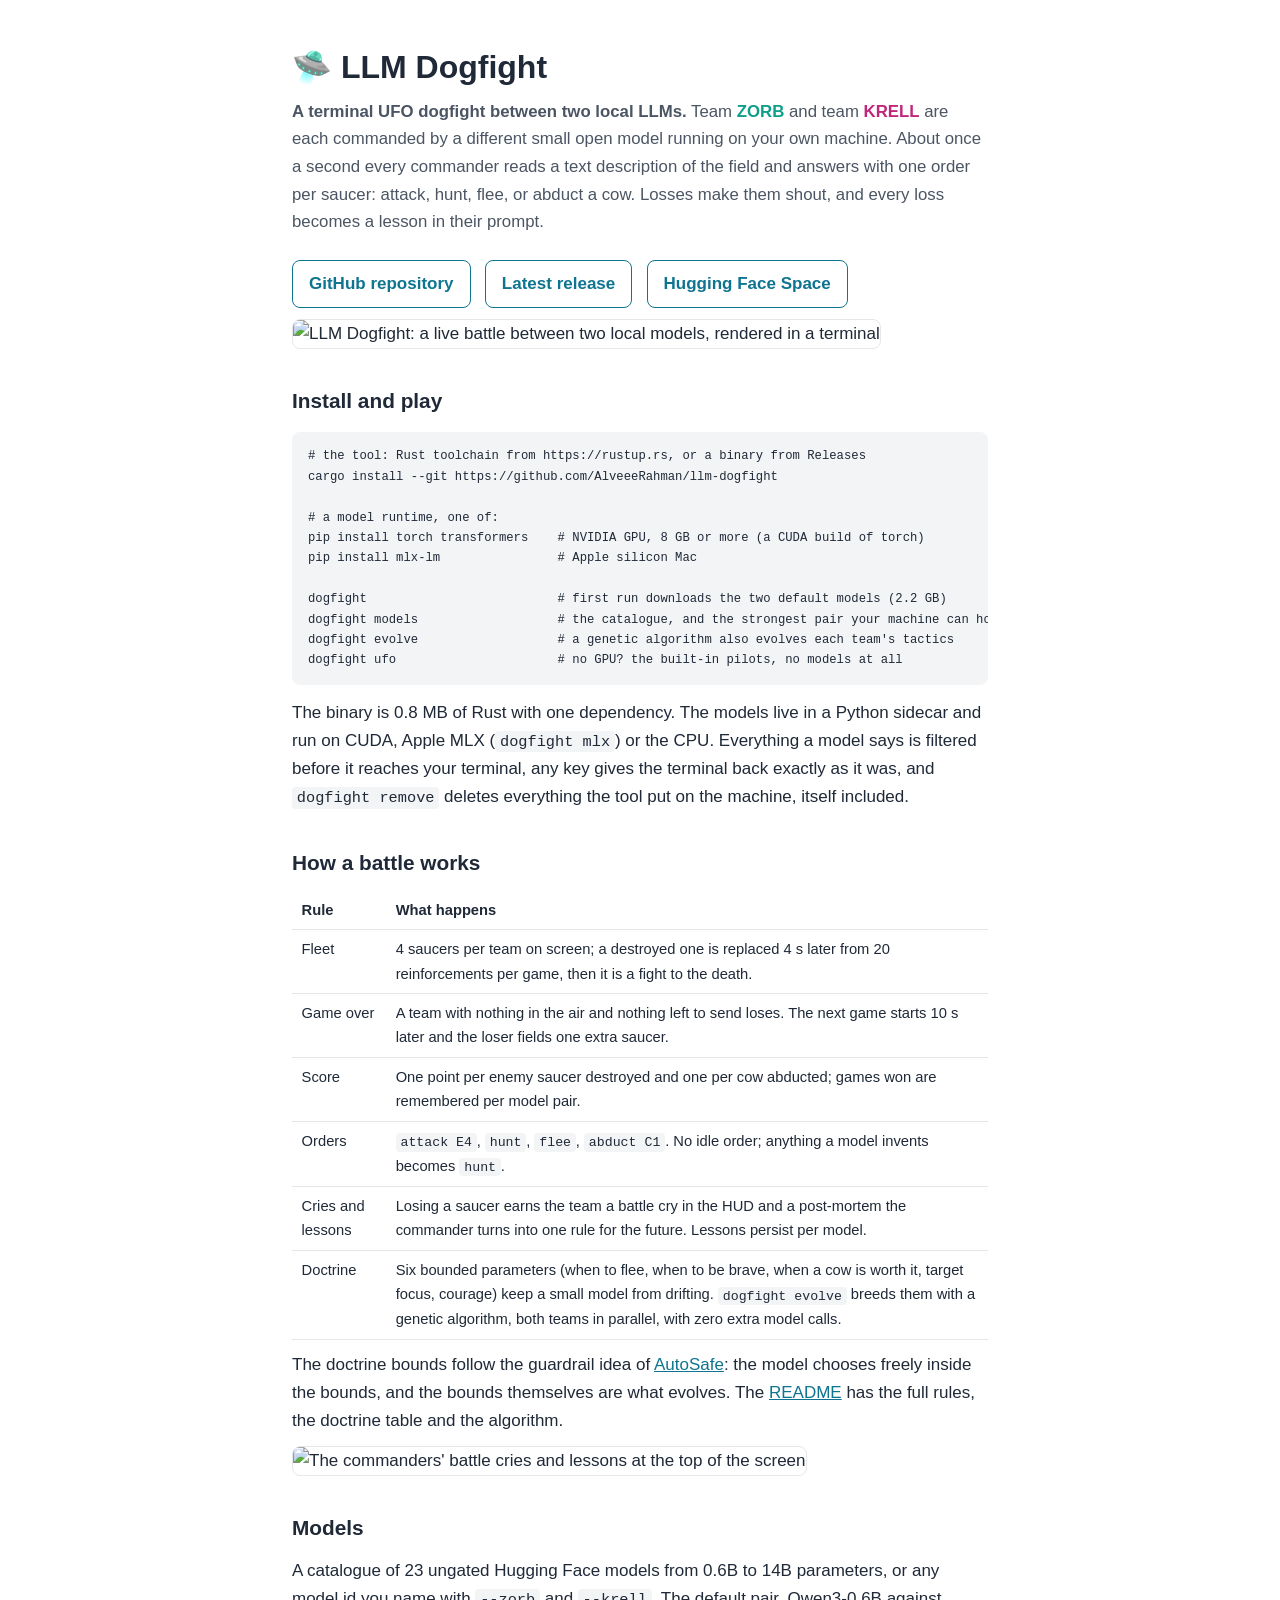
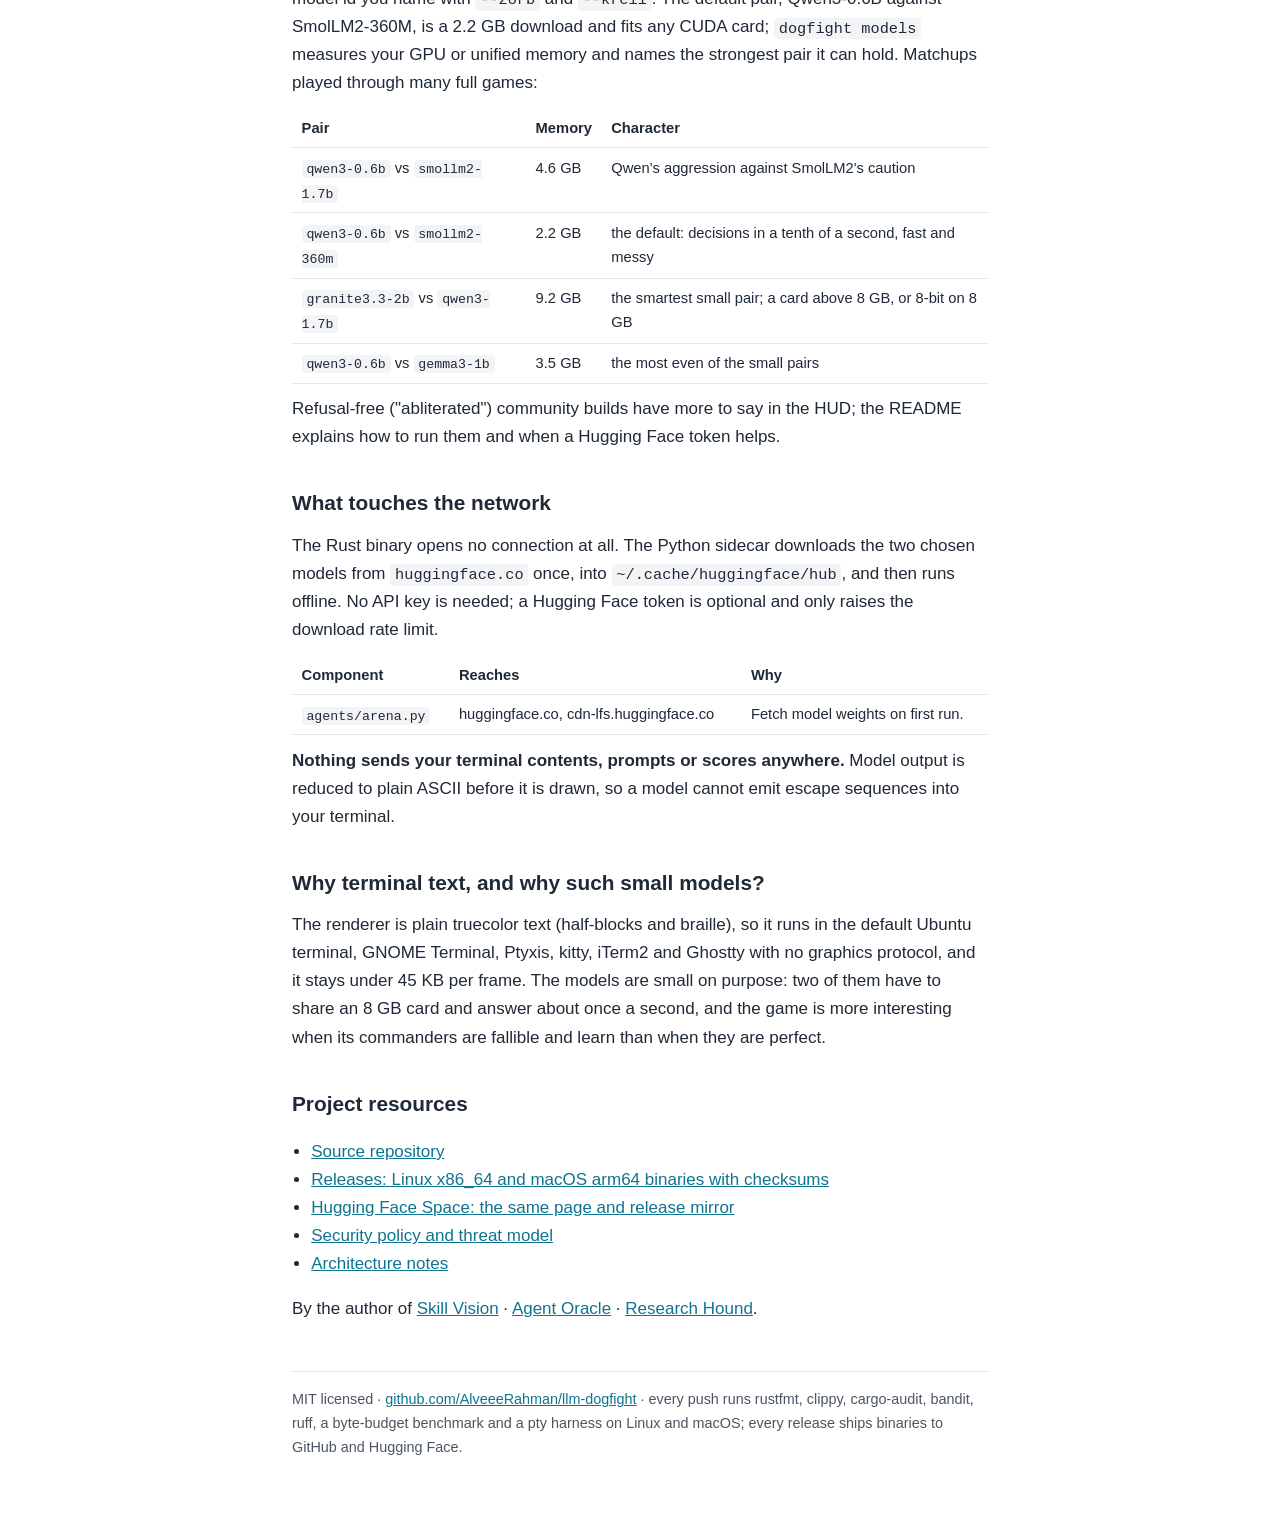
==== docs/index.html @ 539a7da9 "SEO: GitHub Pages site with full metadata, social preview, repository metadata record; one title and" ====
<!DOCTYPE html>
<html lang="en">
<head>
<meta charset="utf-8">
<meta name="viewport" content="width=device-width, initial-scale=1">
<title>LLM Dogfight: a terminal UFO dogfight between two local LLMs</title>
<meta name="description" content="A terminal UFO dogfight between two local LLMs: small open models command rival saucer teams on CUDA, Apple MLX or CPU, learn from every loss, and evolve their doctrine with a genetic algorithm.">
<link rel="canonical" href="https://alveeerahman.github.io/llm-dogfight/">
<meta property="og:type" content="website">
<meta property="og:site_name" content="LLM Dogfight">
<meta property="og:title" content="LLM Dogfight: a terminal UFO dogfight between two local LLMs">
<meta property="og:description" content="A terminal UFO dogfight between two local LLMs: small open models command rival saucer teams on CUDA, Apple MLX or CPU, learn from every loss, and evolve their doctrine with a genetic algorithm.">
<meta property="og:url" content="https://alveeerahman.github.io/llm-dogfight/">
<meta property="og:image" content="https://alveeerahman.github.io/llm-dogfight/assets/social-preview.png">
<meta property="og:image:width" content="1280">
<meta property="og:image:height" content="640">
<meta property="og:image:alt" content="LLM Dogfight: a terminal UFO dogfight between two local LLMs">
<meta name="twitter:card" content="summary_large_image">
<script type="application/ld+json">
{
  "@context": "https://schema.org",
  "@type": "SoftwareSourceCode",
  "name": "LLM Dogfight",
  "description": "A terminal UFO dogfight between two local LLMs: small open models command rival saucer teams on CUDA, Apple MLX or CPU, learn from every loss, and evolve their doctrine with a genetic algorithm.",
  "url": "https://alveeerahman.github.io/llm-dogfight/",
  "codeRepository": "https://github.com/AlveeeRahman/llm-dogfight",
  "programmingLanguage": ["Rust", "Python"],
  "runtimePlatform": "Linux and macOS terminals; CUDA, Apple MLX or CPU",
  "operatingSystem": ["Linux", "macOS"],
  "applicationCategory": "Game",
  "license": "https://github.com/AlveeeRahman/llm-dogfight/blob/HEAD/LICENSE",
  "version": "0.5.0",
  "dateModified": "2026-09-10",
  "downloadUrl": "https://github.com/AlveeeRahman/llm-dogfight/releases/latest",
  "sameAs": ["https://huggingface.co/spaces/AlveRahman/llm-dogfight"],
  "author": {
    "@type": "Person",
    "name": "Alvee Rahman",
    "url": "https://github.com/AlveeeRahman"
  }
}
</script>
<style>
  :root { --ink:#1f2937; --sub:#4b5563; --line:#e5e7eb; --accent:#0e7490; --bg:#ffffff; --code:#f3f4f6; --zorb:#0e9f8a; --krell:#c0267a; }
  @media (prefers-color-scheme: dark) {
    :root { --ink:#e5e7eb; --sub:#9ca3af; --line:#374151; --accent:#3cf0d8; --bg:#0b0c17; --code:#141628; --zorb:#3cf0d8; --krell:#ff5aa8; }
  }
  * { box-sizing: border-box; }
  body { margin:0; background:var(--bg); color:var(--ink); font:17px/1.65 -apple-system, "Segoe UI", Roboto, sans-serif; }
  main { max-width: 46rem; margin: 0 auto; padding: 3rem 1.25rem 4rem; }
  h1 { font-size: 2rem; line-height:1.2; margin: 0 0 .5rem; }
  h2 { font-size: 1.3rem; margin: 2.2rem 0 .6rem; }
  p { margin: .7rem 0; }
  .sub { color: var(--sub); font-size: 1.05rem; }
  a { color: var(--accent); }
  img { max-width:100%; border-radius:8px; border:1px solid var(--line); }
  pre { background: var(--code); padding: .9rem 1rem; border-radius: 8px; overflow-x:auto; font-size:.85rem; line-height:1.5; }
  code { background: var(--code); padding:.1rem .3rem; border-radius:4px; font-size:.9em; }
  pre code { padding:0; background:none; }
  table { border-collapse: collapse; width:100%; font-size:.92rem; }
  th, td { text-align:left; padding:.45rem .6rem; border-bottom:1px solid var(--line); vertical-align: top; }
  .cta { display:inline-block; margin:.8rem .6rem 0 0; padding:.55rem 1rem; border:1px solid var(--accent); border-radius:8px; text-decoration:none; font-weight:600; }
  .zorb { color: var(--zorb); font-weight:700; } .krell { color: var(--krell); font-weight:700; }
  ul { padding-left: 1.2rem; }
  footer { margin-top:3rem; padding-top:1rem; border-top:1px solid var(--line); color:var(--sub); font-size:.9rem; }
</style>
</head>
<body>
<main>
  <h1>🛸 LLM Dogfight</h1>
  <p class="sub"><strong>A terminal UFO dogfight between two local LLMs.</strong> Team <span class="zorb">ZORB</span> and team <span class="krell">KRELL</span> are each commanded by a different small open model running on your own machine. About once a second every commander reads a text description of the field and answers with one order per saucer: attack, hunt, flee, or abduct a cow. Losses make them shout, and every loss becomes a lesson in their prompt.</p>

  <p>
    <a class="cta" href="https://github.com/AlveeeRahman/llm-dogfight">GitHub repository</a>
    <a class="cta" href="https://github.com/AlveeeRahman/llm-dogfight/releases/latest">Latest release</a>
    <a class="cta" href="https://huggingface.co/spaces/AlveRahman/llm-dogfight">Hugging Face Space</a>
  </p>

  <img src="https://raw.githubusercontent.com/AlveeeRahman/llm-dogfight/main/eval/snapshots/battle.png" alt="LLM Dogfight: a live battle between two local models, rendered in a terminal" width="1600" height="880">

  <h2>Install and play</h2>
  <pre><code># the tool: Rust toolchain from https://rustup.rs, or a binary from Releases
cargo install --git https://github.com/AlveeeRahman/llm-dogfight

# a model runtime, one of:
pip install torch transformers    # NVIDIA GPU, 8 GB or more (a CUDA build of torch)
pip install mlx-lm                # Apple silicon Mac

dogfight                          # first run downloads the two default models (2.2 GB)
dogfight models                   # the catalogue, and the strongest pair your machine can hold
dogfight evolve                   # a genetic algorithm also evolves each team's tactics
dogfight ufo                      # no GPU? the built-in pilots, no models at all</code></pre>
  <p>The binary is 0.8 MB of Rust with one dependency. The models live in a Python sidecar and run on CUDA, Apple MLX (<code>dogfight mlx</code>) or the CPU. Everything a model says is filtered before it reaches your terminal, any key gives the terminal back exactly as it was, and <code>dogfight remove</code> deletes everything the tool put on the machine, itself included.</p>

  <h2>How a battle works</h2>
  <table>
    <tr><th>Rule</th><th>What happens</th></tr>
    <tr><td>Fleet</td><td>4 saucers per team on screen; a destroyed one is replaced 4 s later from 20 reinforcements per game, then it is a fight to the death.</td></tr>
    <tr><td>Game over</td><td>A team with nothing in the air and nothing left to send loses. The next game starts 10 s later and the loser fields one extra saucer.</td></tr>
    <tr><td>Score</td><td>One point per enemy saucer destroyed and one per cow abducted; games won are remembered per model pair.</td></tr>
    <tr><td>Orders</td><td><code>attack E4</code>, <code>hunt</code>, <code>flee</code>, <code>abduct C1</code>. No idle order; anything a model invents becomes <code>hunt</code>.</td></tr>
    <tr><td>Cries and lessons</td><td>Losing a saucer earns the team a battle cry in the HUD and a post-mortem the commander turns into one rule for the future. Lessons persist per model.</td></tr>
    <tr><td>Doctrine</td><td>Six bounded parameters (when to flee, when to be brave, when a cow is worth it, target focus, courage) keep a small model from drifting. <code>dogfight evolve</code> breeds them with a genetic algorithm, both teams in parallel, with zero extra model calls.</td></tr>
  </table>
  <p>The doctrine bounds follow the guardrail idea of <a href="https://github.com/Zxy-MLlab/AutoSafe">AutoSafe</a>: the model chooses freely inside the bounds, and the bounds themselves are what evolves. The <a href="https://github.com/AlveeeRahman/llm-dogfight#rules-of-a-battle">README</a> has the full rules, the doctrine table and the algorithm.</p>

  <img src="https://raw.githubusercontent.com/AlveeeRahman/llm-dogfight/main/eval/snapshots/hud.png" alt="The commanders' battle cries and lessons at the top of the screen" width="1600" height="300">

  <h2>Models</h2>
  <p>A catalogue of 23 ungated Hugging Face models from 0.6B to 14B parameters, or any model id you name with <code>--zorb</code> and <code>--krell</code>. The default pair, Qwen3-0.6B against SmolLM2-360M, is a 2.2 GB download and fits any CUDA card; <code>dogfight models</code> measures your GPU or unified memory and names the strongest pair it can hold. Matchups played through many full games:</p>
  <table>
    <tr><th>Pair</th><th>Memory</th><th>Character</th></tr>
    <tr><td><code>qwen3-0.6b</code> vs <code>smollm2-1.7b</code></td><td>4.6 GB</td><td>Qwen's aggression against SmolLM2's caution</td></tr>
    <tr><td><code>qwen3-0.6b</code> vs <code>smollm2-360m</code></td><td>2.2 GB</td><td>the default: decisions in a tenth of a second, fast and messy</td></tr>
    <tr><td><code>granite3.3-2b</code> vs <code>qwen3-1.7b</code></td><td>9.2 GB</td><td>the smartest small pair; a card above 8 GB, or 8-bit on 8 GB</td></tr>
    <tr><td><code>qwen3-0.6b</code> vs <code>gemma3-1b</code></td><td>3.5 GB</td><td>the most even of the small pairs</td></tr>
  </table>
  <p>Refusal-free ("abliterated") community builds have more to say in the HUD; the README explains how to run them and when a Hugging Face token helps.</p>

  <h2 id="what-touches-the-network">What touches the network</h2>
  <p>The Rust binary opens no connection at all. The Python sidecar downloads the two chosen models from <code>huggingface.co</code> once, into <code>~/.cache/huggingface/hub</code>, and then runs offline. No API key is needed; a Hugging Face token is optional and only raises the download rate limit.</p>
  <table>
    <tr><th>Component</th><th>Reaches</th><th>Why</th></tr>
    <tr><td><code>agents/arena.py</code></td><td>huggingface.co, cdn-lfs.huggingface.co</td><td>Fetch model weights on first run.</td></tr>
  </table>
  <p><strong>Nothing sends your terminal contents, prompts or scores anywhere.</strong> Model output is reduced to plain ASCII before it is drawn, so a model cannot emit escape sequences into your terminal.</p>

  <h2>Why terminal text, and why such small models?</h2>
  <p>The renderer is plain truecolor text (half-blocks and braille), so it runs in the default Ubuntu terminal, GNOME Terminal, Ptyxis, kitty, iTerm2 and Ghostty with no graphics protocol, and it stays under 45 KB per frame. The models are small on purpose: two of them have to share an 8 GB card and answer about once a second, and the game is more interesting when its commanders are fallible and learn than when they are perfect.</p>

  <h2 id="project-resources">Project resources</h2>
  <ul>
    <li><a href="https://github.com/AlveeeRahman/llm-dogfight">Source repository</a></li>
    <li><a href="https://github.com/AlveeeRahman/llm-dogfight/releases">Releases: Linux x86_64 and macOS arm64 binaries with checksums</a></li>
    <li><a href="https://huggingface.co/spaces/AlveRahman/llm-dogfight">Hugging Face Space: the same page and release mirror</a></li>
    <li><a href="https://github.com/AlveeeRahman/llm-dogfight/blob/HEAD/SECURITY.md">Security policy and threat model</a></li>
    <li><a href="https://github.com/AlveeeRahman/llm-dogfight/blob/HEAD/docs/ARCHITECTURE.md">Architecture notes</a></li>
  </ul>
  <p>By the author of <a href="https://alveeerahman.github.io/skill-vision/">Skill Vision</a> · <a href="https://alveeerahman.github.io/agent-oracle/">Agent Oracle</a> · <a href="https://alveeerahman.github.io/research-hound/">Research Hound</a>.</p>

  <footer>
    MIT licensed · <a href="https://github.com/AlveeeRahman/llm-dogfight">github.com/AlveeeRahman/llm-dogfight</a> · every push runs rustfmt, clippy, cargo-audit, bandit, ruff, a byte-budget benchmark and a pty harness on Linux and macOS; every release ships binaries to GitHub and Hugging Face.
  </footer>
</main>
</body>
</html>
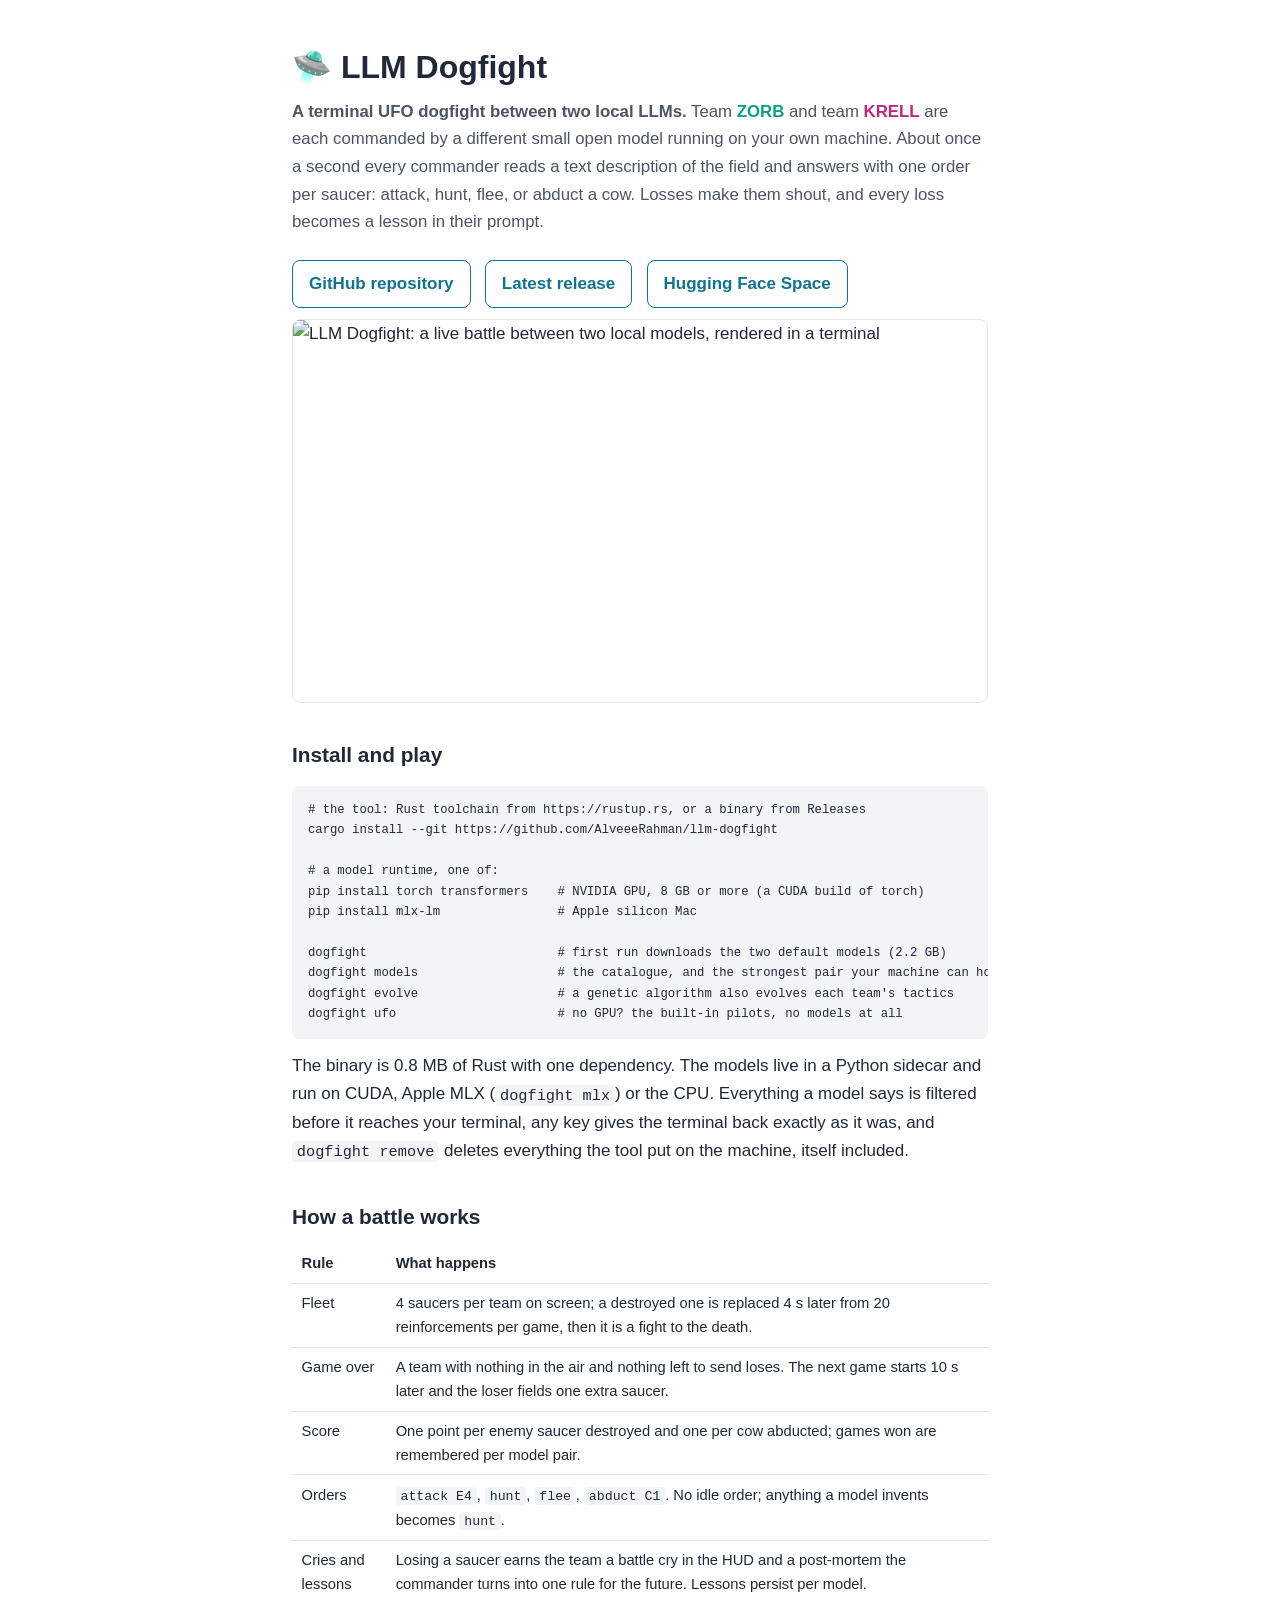
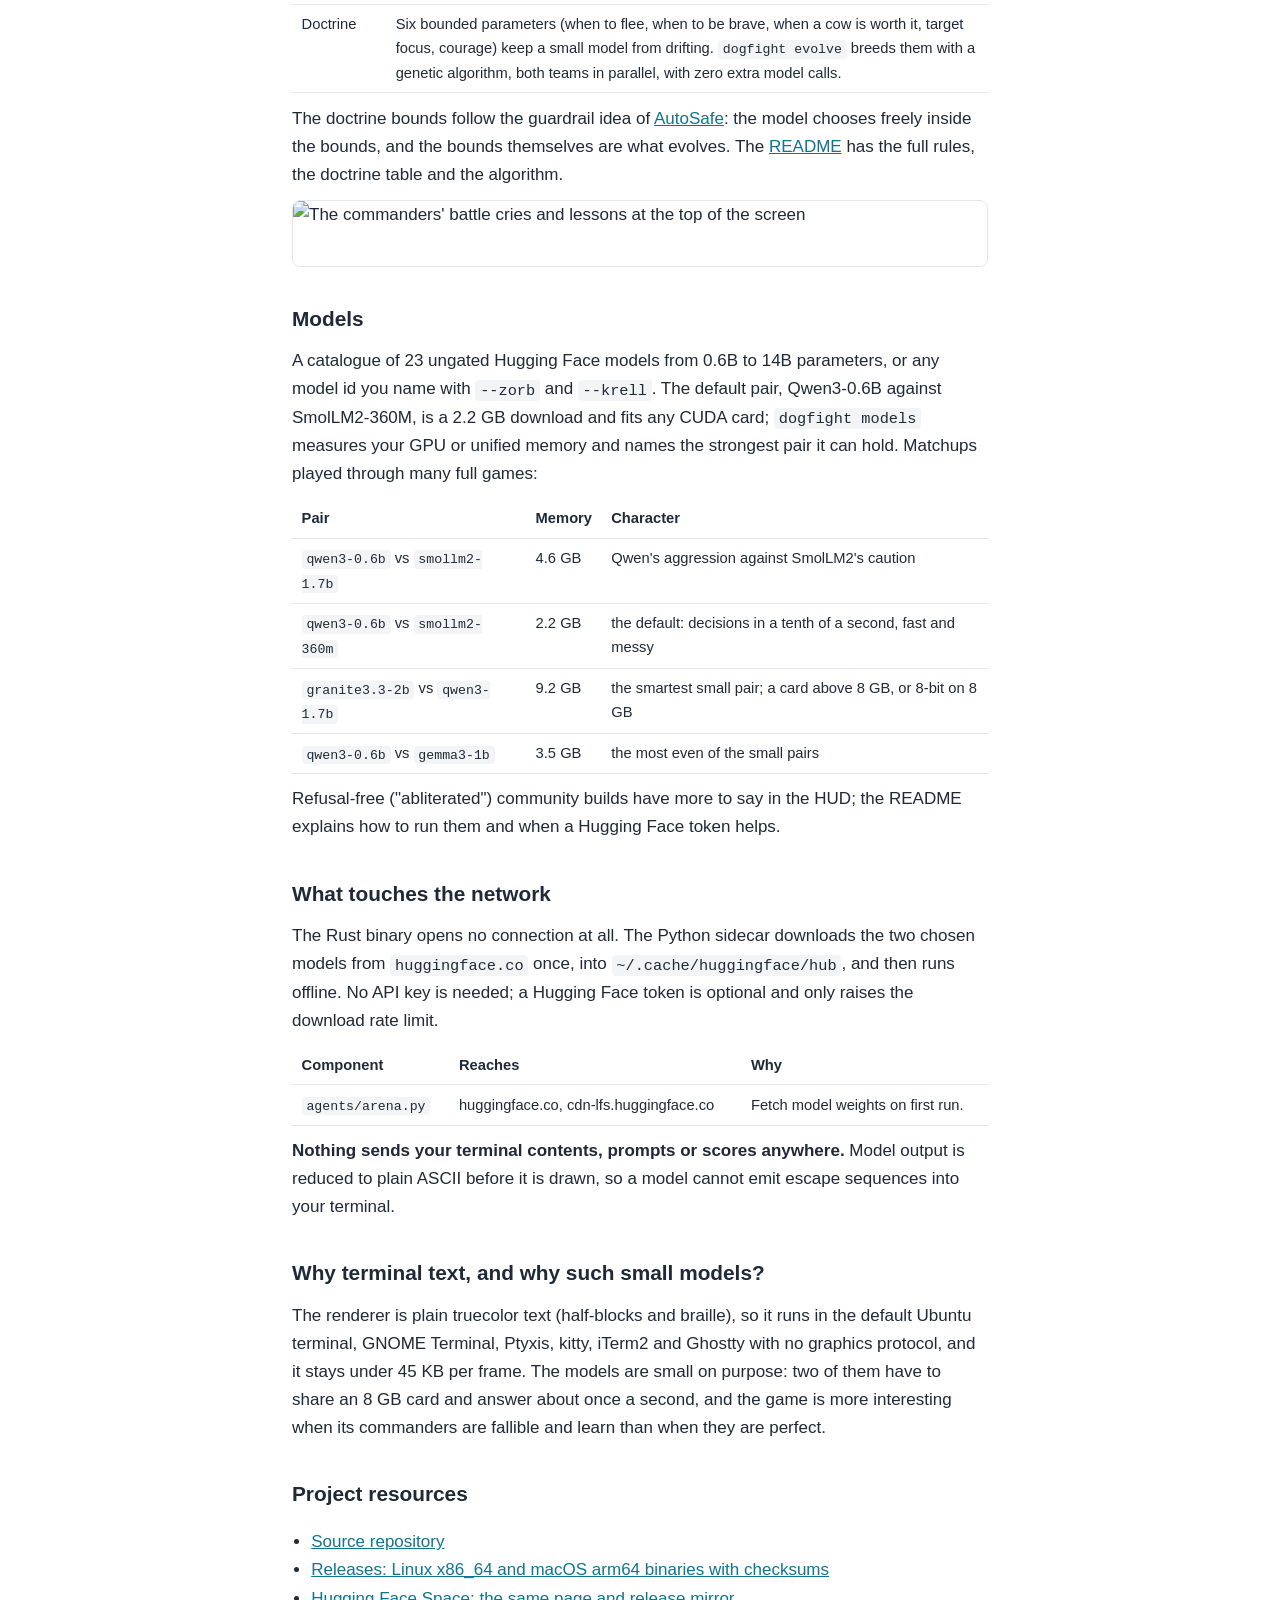
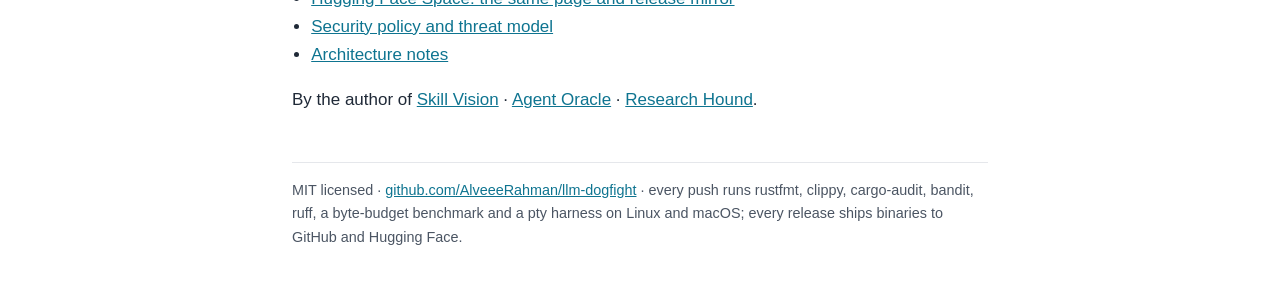
==== commit 57b34b03: "Pages: images keep their real aspect ratio (height:auto; true HUD dimensions)" ====
--- a/docs/index.html
+++ b/docs/index.html
@@ -53,7 +53,7 @@
   p { margin: .7rem 0; }
   .sub { color: var(--sub); font-size: 1.05rem; }
   a { color: var(--accent); }
-  img { max-width:100%; border-radius:8px; border:1px solid var(--line); }
+  img { max-width:100%; height:auto; display:block; border-radius:8px; border:1px solid var(--line); }
   pre { background: var(--code); padding: .9rem 1rem; border-radius: 8px; overflow-x:auto; font-size:.85rem; line-height:1.5; }
   code { background: var(--code); padding:.1rem .3rem; border-radius:4px; font-size:.9em; }
   pre code { padding:0; background:none; }
@@ -104,7 +104,7 @@
   </table>
   <p>The doctrine bounds follow the guardrail idea of <a href="https://github.com/Zxy-MLlab/AutoSafe">AutoSafe</a>: the model chooses freely inside the bounds, and the bounds themselves are what evolves. The <a href="https://github.com/AlveeeRahman/llm-dogfight#rules-of-a-battle">README</a> has the full rules, the doctrine table and the algorithm.</p>
 
-  <img src="https://raw.githubusercontent.com/AlveeeRahman/llm-dogfight/main/eval/snapshots/hud.png" alt="The commanders' battle cries and lessons at the top of the screen" width="1600" height="300">
+  <img src="https://raw.githubusercontent.com/AlveeeRahman/llm-dogfight/main/eval/snapshots/hud.png" alt="The commanders' battle cries and lessons at the top of the screen" width="2400" height="224">
 
   <h2>Models</h2>
   <p>A catalogue of 23 ungated Hugging Face models from 0.6B to 14B parameters, or any model id you name with <code>--zorb</code> and <code>--krell</code>. The default pair, Qwen3-0.6B against SmolLM2-360M, is a 2.2 GB download and fits any CUDA card; <code>dogfight models</code> measures your GPU or unified memory and names the strongest pair it can hold. Matchups played through many full games:</p>
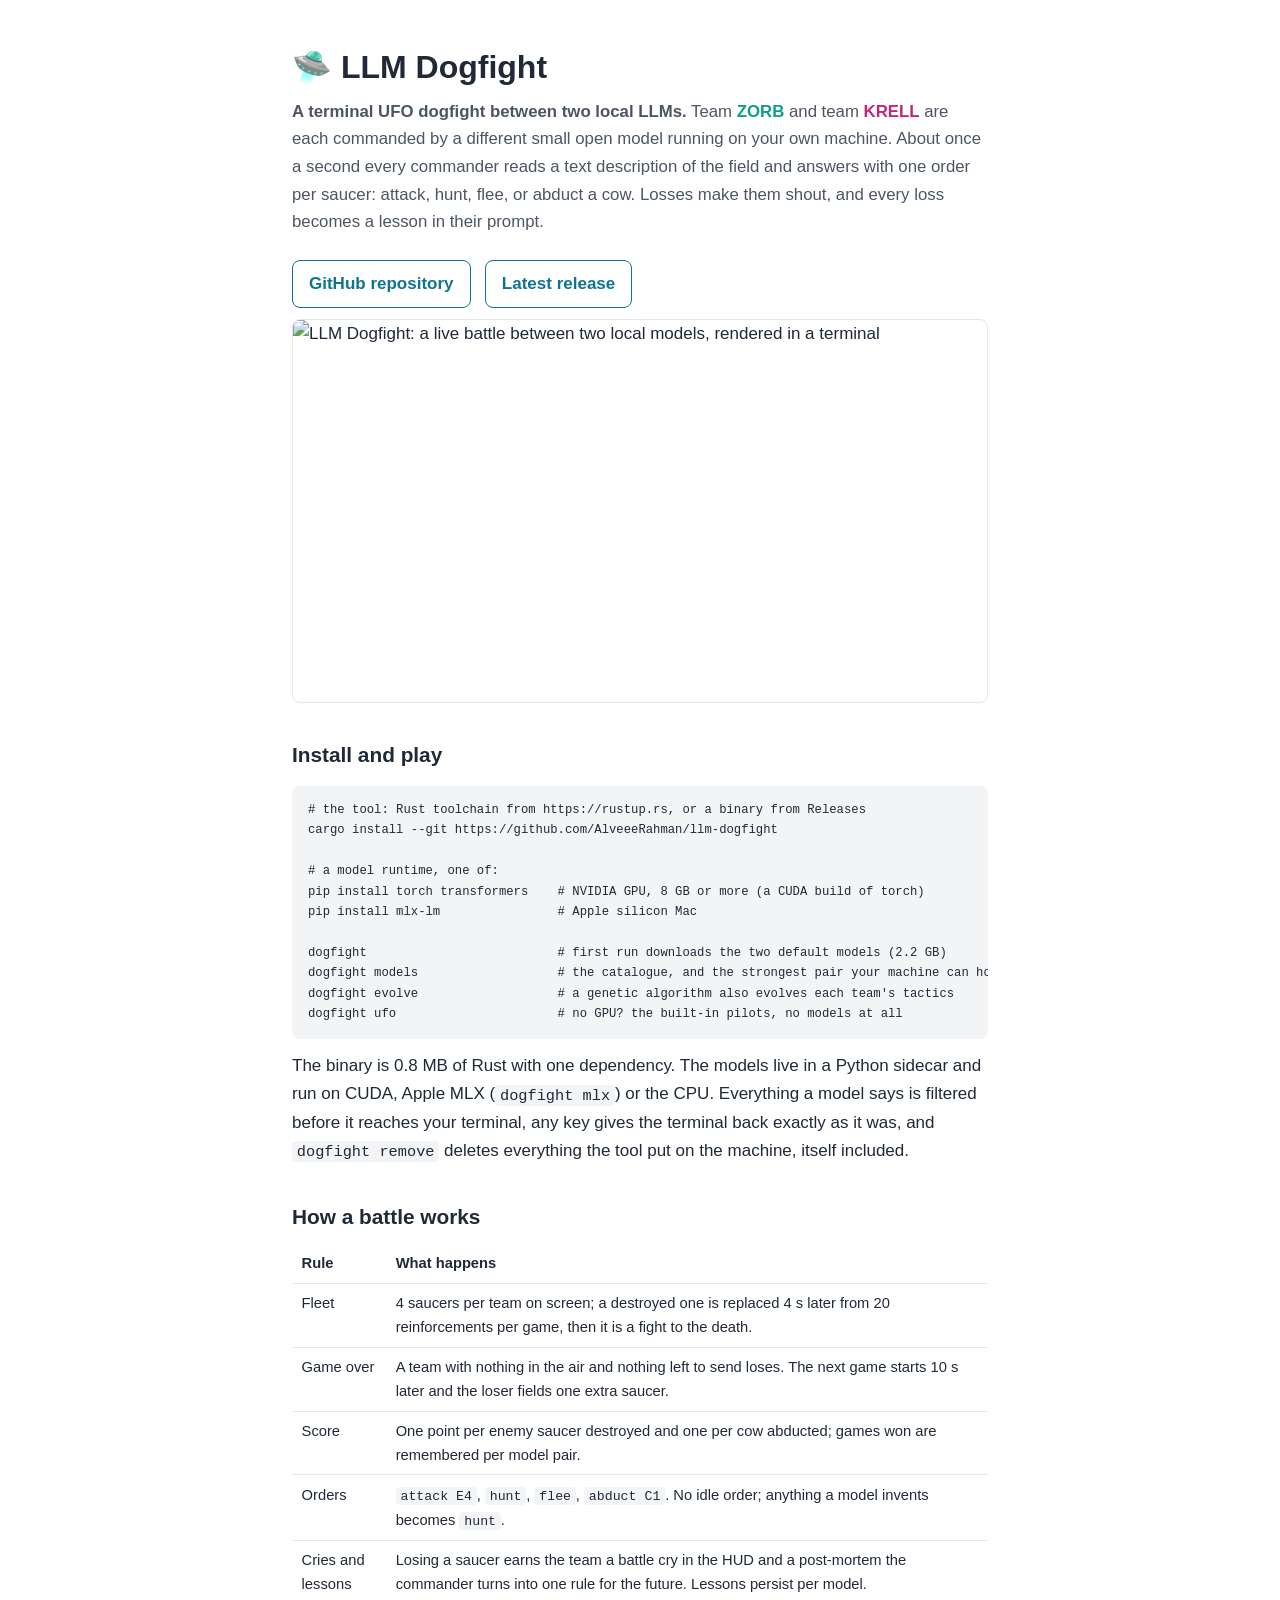
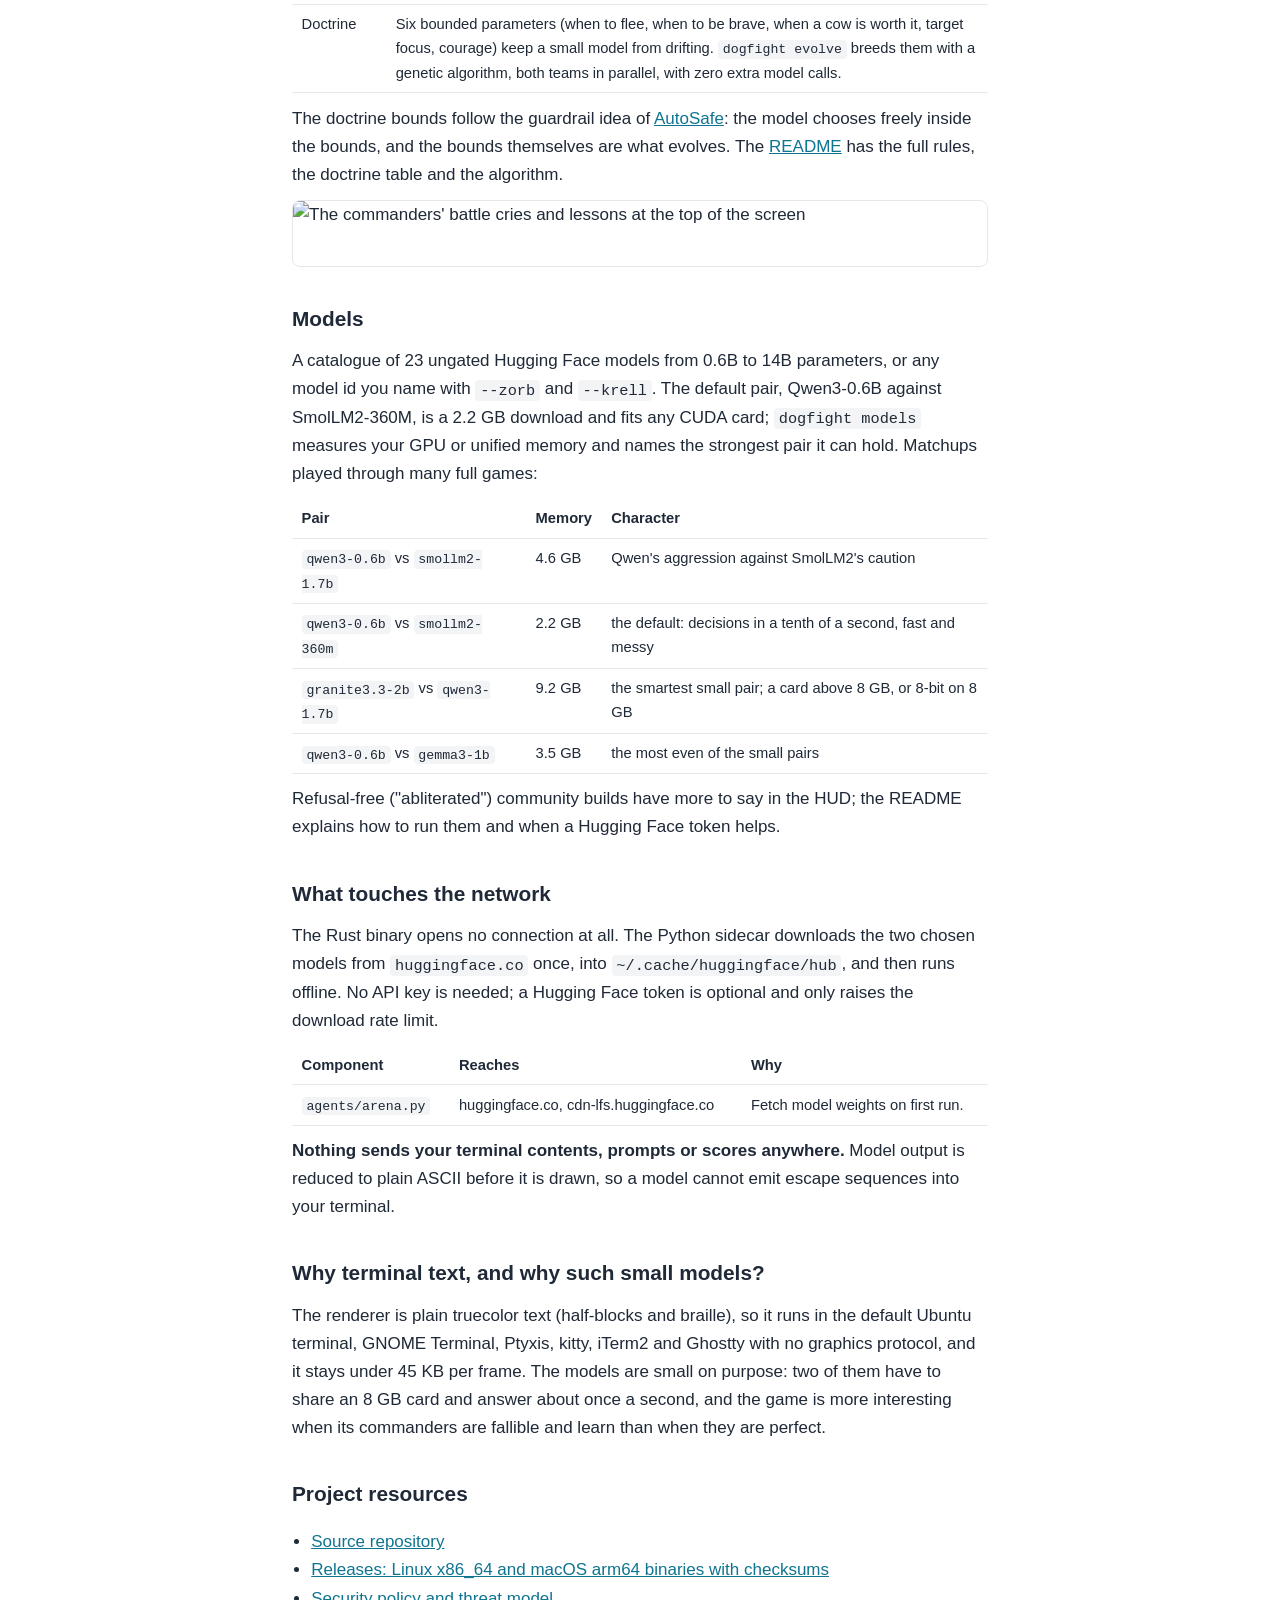
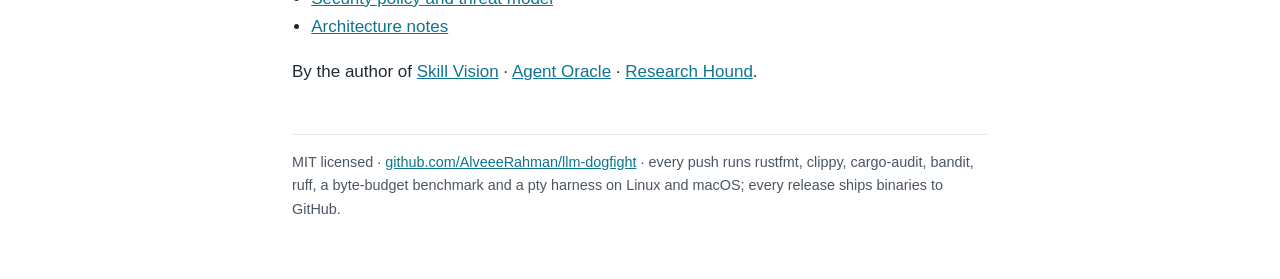
==== commit 224e6128: "Remove the Hugging Face Space: the GitHub Pages site is the only published page The Space (a static " ====
--- a/docs/index.html
+++ b/docs/index.html
@@ -32,7 +32,6 @@
   "version": "0.5.0",
   "dateModified": "2026-09-10",
   "downloadUrl": "https://github.com/AlveeeRahman/llm-dogfight/releases/latest",
-  "sameAs": ["https://huggingface.co/spaces/AlveRahman/llm-dogfight"],
   "author": {
     "@type": "Person",
     "name": "Alvee Rahman",
@@ -73,7 +72,6 @@
   <p>
     <a class="cta" href="https://github.com/AlveeeRahman/llm-dogfight">GitHub repository</a>
     <a class="cta" href="https://github.com/AlveeeRahman/llm-dogfight/releases/latest">Latest release</a>
-    <a class="cta" href="https://huggingface.co/spaces/AlveRahman/llm-dogfight">Hugging Face Space</a>
   </p>
 
   <img src="https://raw.githubusercontent.com/AlveeeRahman/llm-dogfight/main/eval/snapshots/battle.png" alt="LLM Dogfight: a live battle between two local models, rendered in a terminal" width="1600" height="880">
@@ -132,14 +130,13 @@
   <ul>
     <li><a href="https://github.com/AlveeeRahman/llm-dogfight">Source repository</a></li>
     <li><a href="https://github.com/AlveeeRahman/llm-dogfight/releases">Releases: Linux x86_64 and macOS arm64 binaries with checksums</a></li>
-    <li><a href="https://huggingface.co/spaces/AlveRahman/llm-dogfight">Hugging Face Space: the same page and release mirror</a></li>
     <li><a href="https://github.com/AlveeeRahman/llm-dogfight/blob/HEAD/SECURITY.md">Security policy and threat model</a></li>
     <li><a href="https://github.com/AlveeeRahman/llm-dogfight/blob/HEAD/docs/ARCHITECTURE.md">Architecture notes</a></li>
   </ul>
   <p>By the author of <a href="https://alveeerahman.github.io/skill-vision/">Skill Vision</a> · <a href="https://alveeerahman.github.io/agent-oracle/">Agent Oracle</a> · <a href="https://alveeerahman.github.io/research-hound/">Research Hound</a>.</p>
 
   <footer>
-    MIT licensed · <a href="https://github.com/AlveeeRahman/llm-dogfight">github.com/AlveeeRahman/llm-dogfight</a> · every push runs rustfmt, clippy, cargo-audit, bandit, ruff, a byte-budget benchmark and a pty harness on Linux and macOS; every release ships binaries to GitHub and Hugging Face.
+    MIT licensed · <a href="https://github.com/AlveeeRahman/llm-dogfight">github.com/AlveeeRahman/llm-dogfight</a> · every push runs rustfmt, clippy, cargo-audit, bandit, ruff, a byte-budget benchmark and a pty harness on Linux and macOS; every release ships binaries to GitHub.
   </footer>
 </main>
 </body>
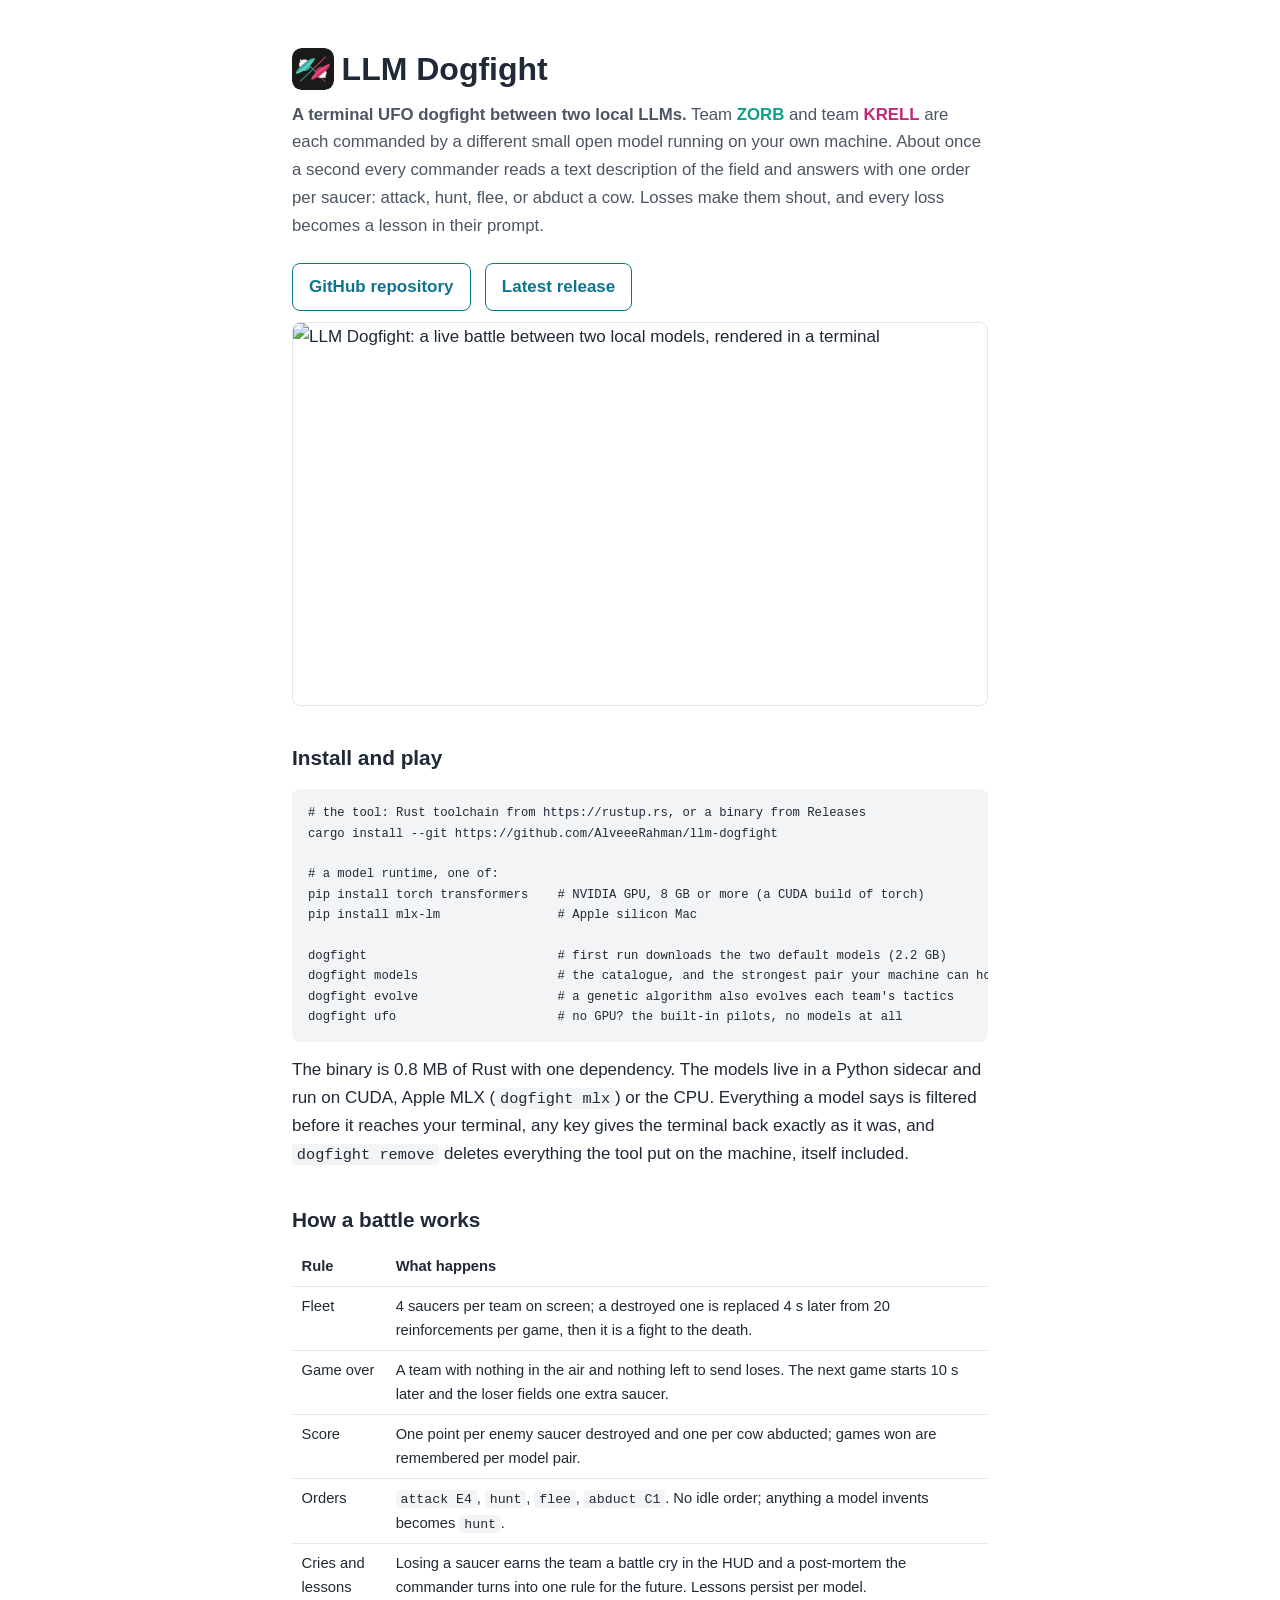
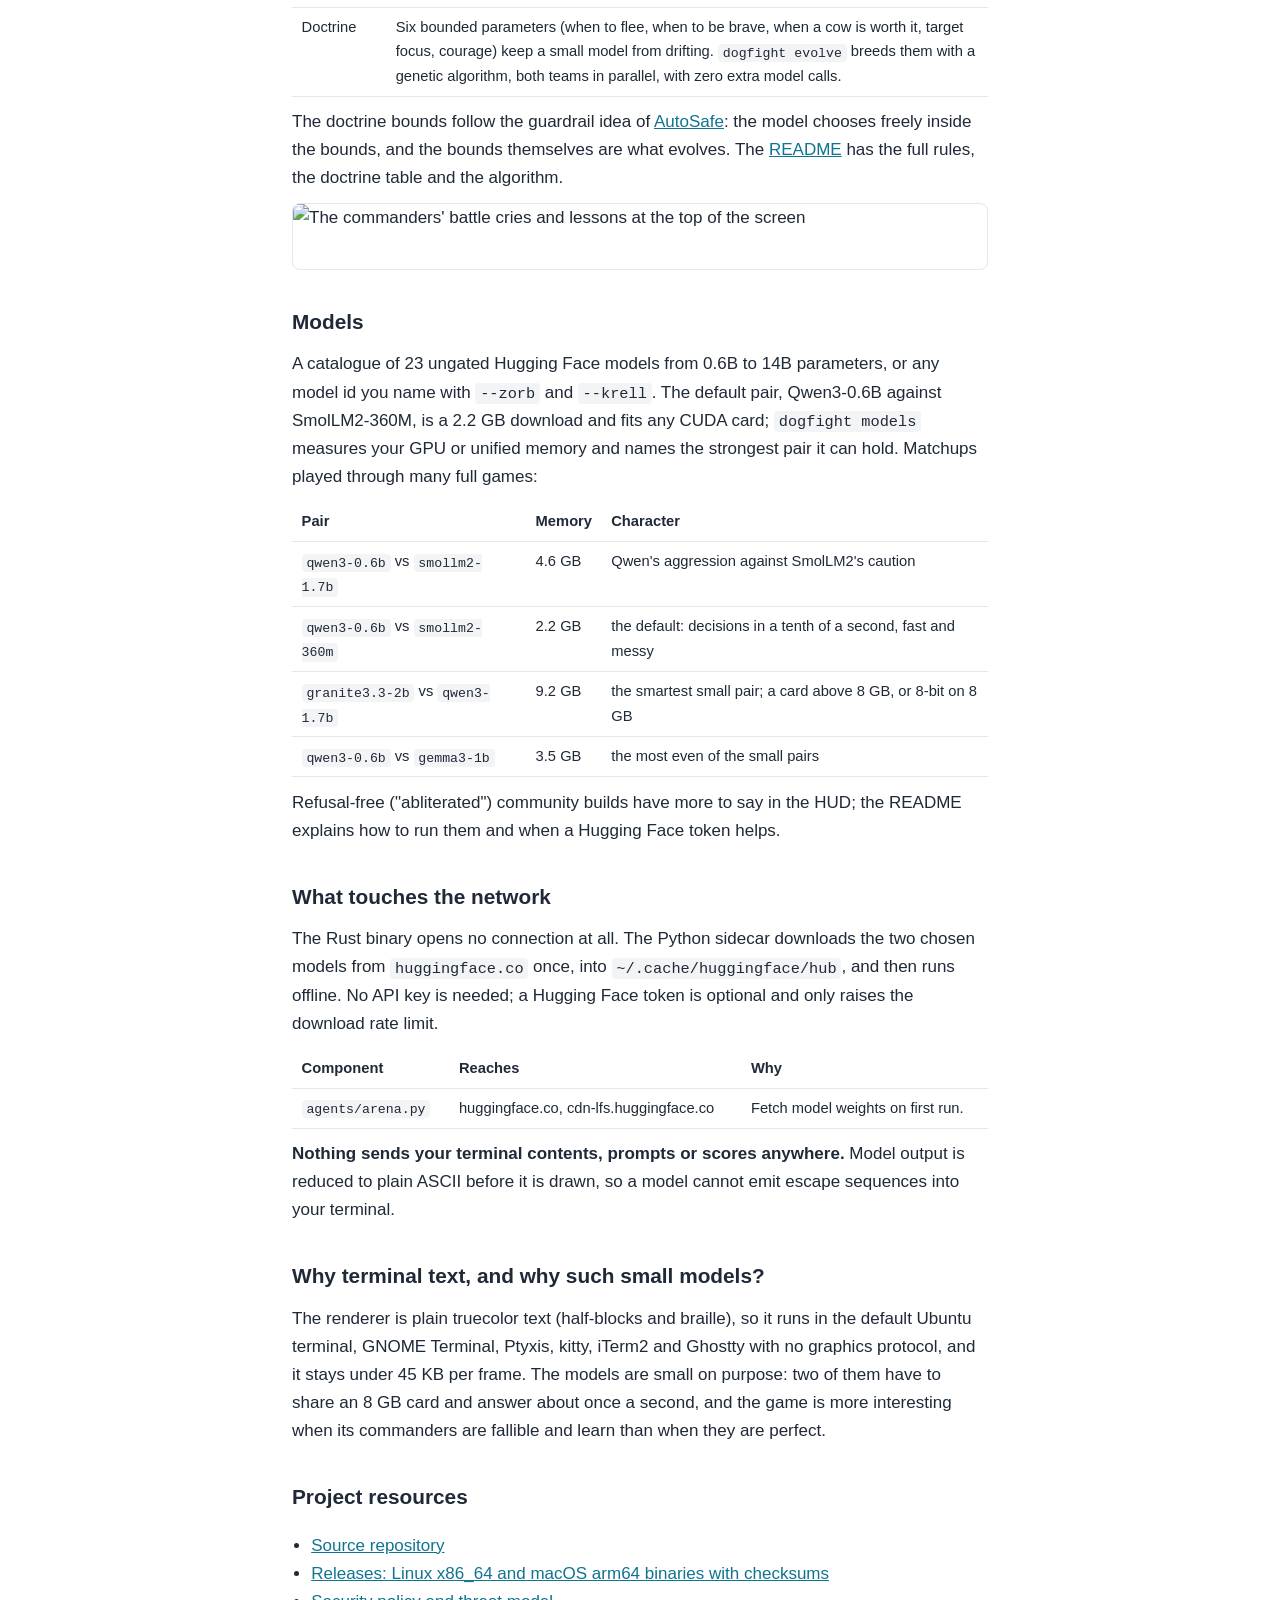
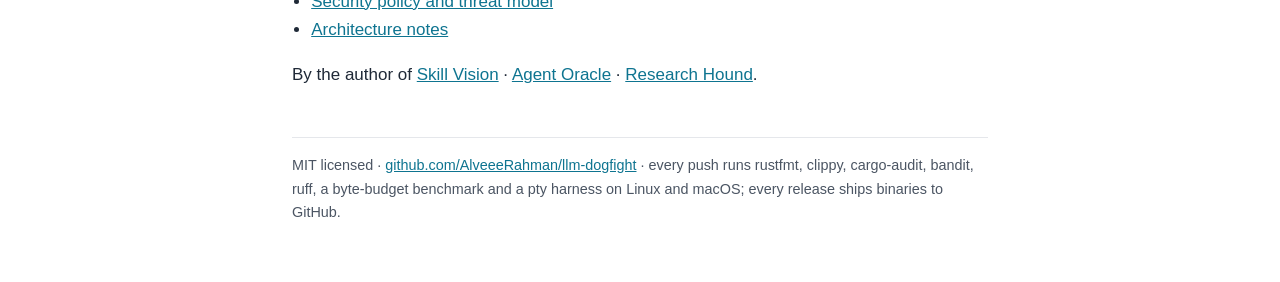
==== commit b45ff38c: "Pages and README: replace the emoji with a designed icon A flat mark on the same near-black tile as " ====
--- a/docs/index.html
+++ b/docs/index.html
@@ -6,6 +6,8 @@
 <title>LLM Dogfight: a terminal UFO dogfight between two local LLMs</title>
 <meta name="description" content="A terminal UFO dogfight between two local LLMs: small open models command rival saucer teams on CUDA, Apple MLX or CPU, learn from every loss, and evolve their doctrine with a genetic algorithm.">
 <link rel="canonical" href="https://alveeerahman.github.io/llm-dogfight/">
+<link rel="icon" type="image/png" sizes="1024x1024" href="assets/icon.png">
+<link rel="apple-touch-icon" href="assets/icon.png">
 <meta property="og:type" content="website">
 <meta property="og:site_name" content="LLM Dogfight">
 <meta property="og:title" content="LLM Dogfight: a terminal UFO dogfight between two local LLMs">
@@ -48,6 +50,7 @@
   body { margin:0; background:var(--bg); color:var(--ink); font:17px/1.65 -apple-system, "Segoe UI", Roboto, sans-serif; }
   main { max-width: 46rem; margin: 0 auto; padding: 3rem 1.25rem 4rem; }
   h1 { font-size: 2rem; line-height:1.2; margin: 0 0 .5rem; }
+  h1 .mark { width:2.6rem; height:2.6rem; vertical-align:-0.6rem; margin-right:.5rem; border-radius:.6rem; border:0; display:inline-block; }
   h2 { font-size: 1.3rem; margin: 2.2rem 0 .6rem; }
   p { margin: .7rem 0; }
   .sub { color: var(--sub); font-size: 1.05rem; }
@@ -66,7 +69,7 @@
 </head>
 <body>
 <main>
-  <h1>🛸 LLM Dogfight</h1>
+  <h1><img class="mark" src="assets/icon.png" alt="" width="42" height="42">LLM Dogfight</h1>
   <p class="sub"><strong>A terminal UFO dogfight between two local LLMs.</strong> Team <span class="zorb">ZORB</span> and team <span class="krell">KRELL</span> are each commanded by a different small open model running on your own machine. About once a second every commander reads a text description of the field and answers with one order per saucer: attack, hunt, flee, or abduct a cow. Losses make them shout, and every loss becomes a lesson in their prompt.</p>
 
   <p>
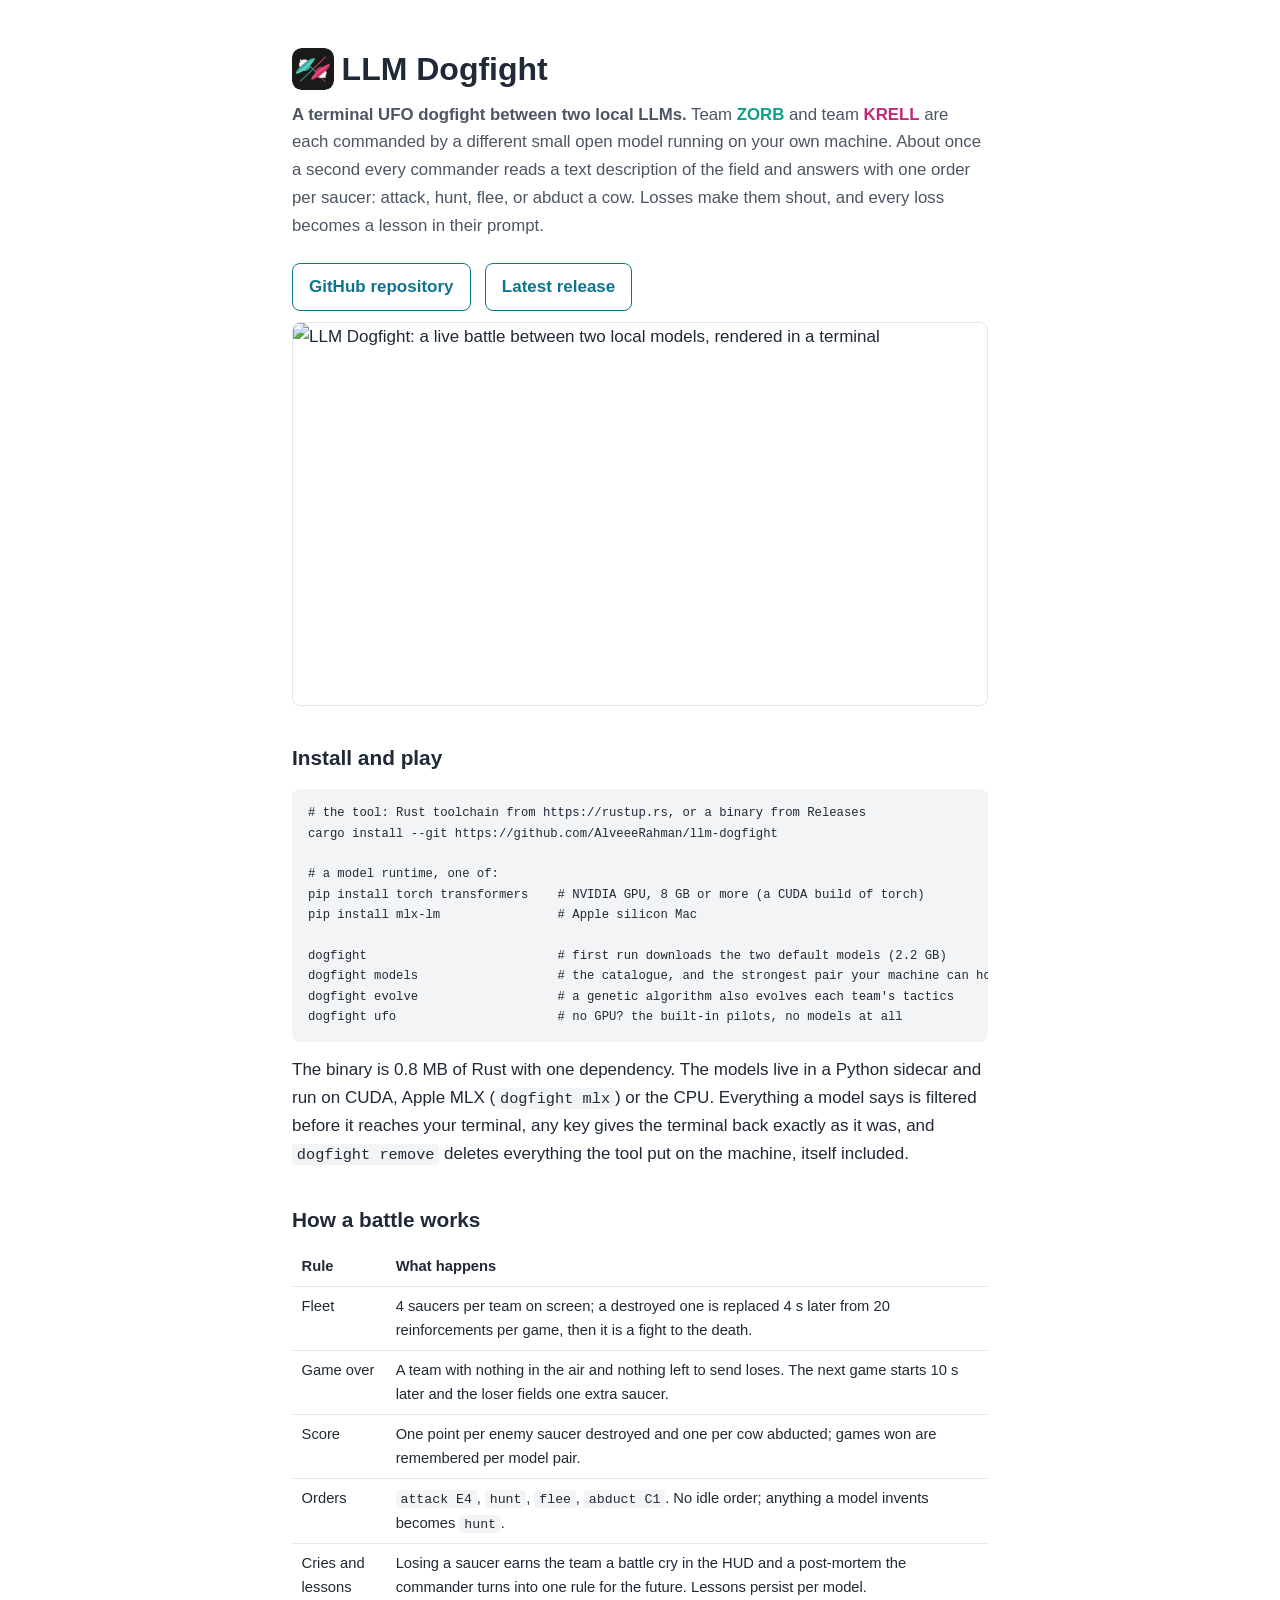
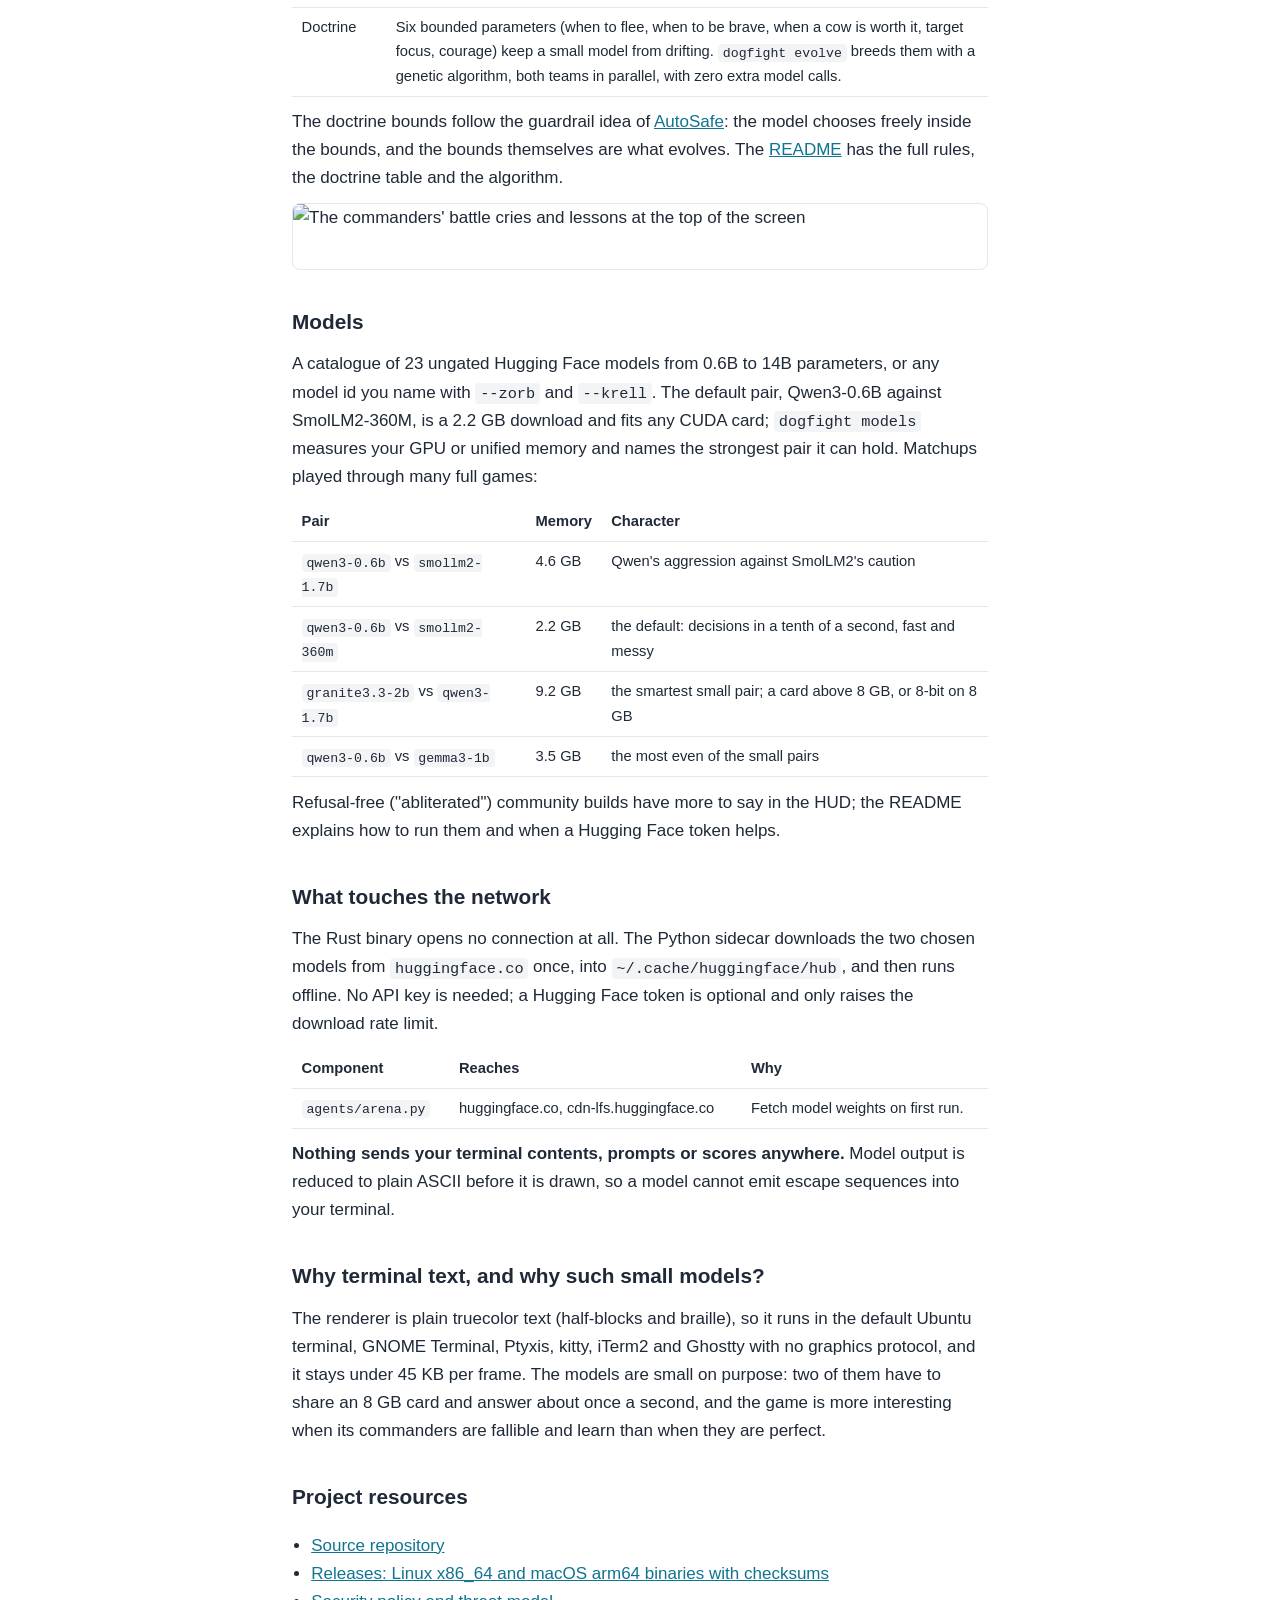
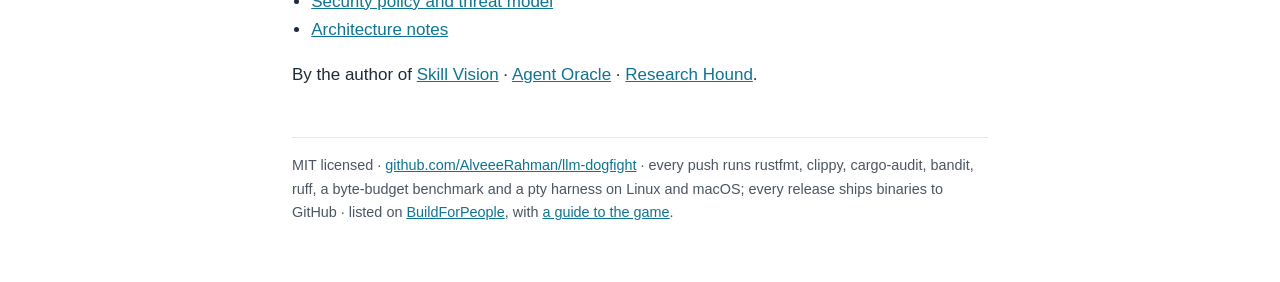
==== commit 7b50c60f: "Link the project page on BuildForPeople Co-Authored-By: Claude Opus 5.5 <noreply@anthropic.com> Clau" ====
--- a/docs/index.html
+++ b/docs/index.html
@@ -139,7 +139,7 @@
   <p>By the author of <a href="https://alveeerahman.github.io/skill-vision/">Skill Vision</a> · <a href="https://alveeerahman.github.io/agent-oracle/">Agent Oracle</a> · <a href="https://alveeerahman.github.io/research-hound/">Research Hound</a>.</p>
 
   <footer>
-    MIT licensed · <a href="https://github.com/AlveeeRahman/llm-dogfight">github.com/AlveeeRahman/llm-dogfight</a> · every push runs rustfmt, clippy, cargo-audit, bandit, ruff, a byte-budget benchmark and a pty harness on Linux and macOS; every release ships binaries to GitHub.
+    MIT licensed · <a href="https://github.com/AlveeeRahman/llm-dogfight">github.com/AlveeeRahman/llm-dogfight</a> · every push runs rustfmt, clippy, cargo-audit, bandit, ruff, a byte-budget benchmark and a pty harness on Linux and macOS; every release ships binaries to GitHub · listed on <a href="https://buildforpeople.dev/p/llm-dogfight">BuildForPeople</a>, with <a href="https://buildforpeople.dev/articles/llm-dogfight-local-llm-terminal-game">a guide to the game</a>.
   </footer>
 </main>
 </body>
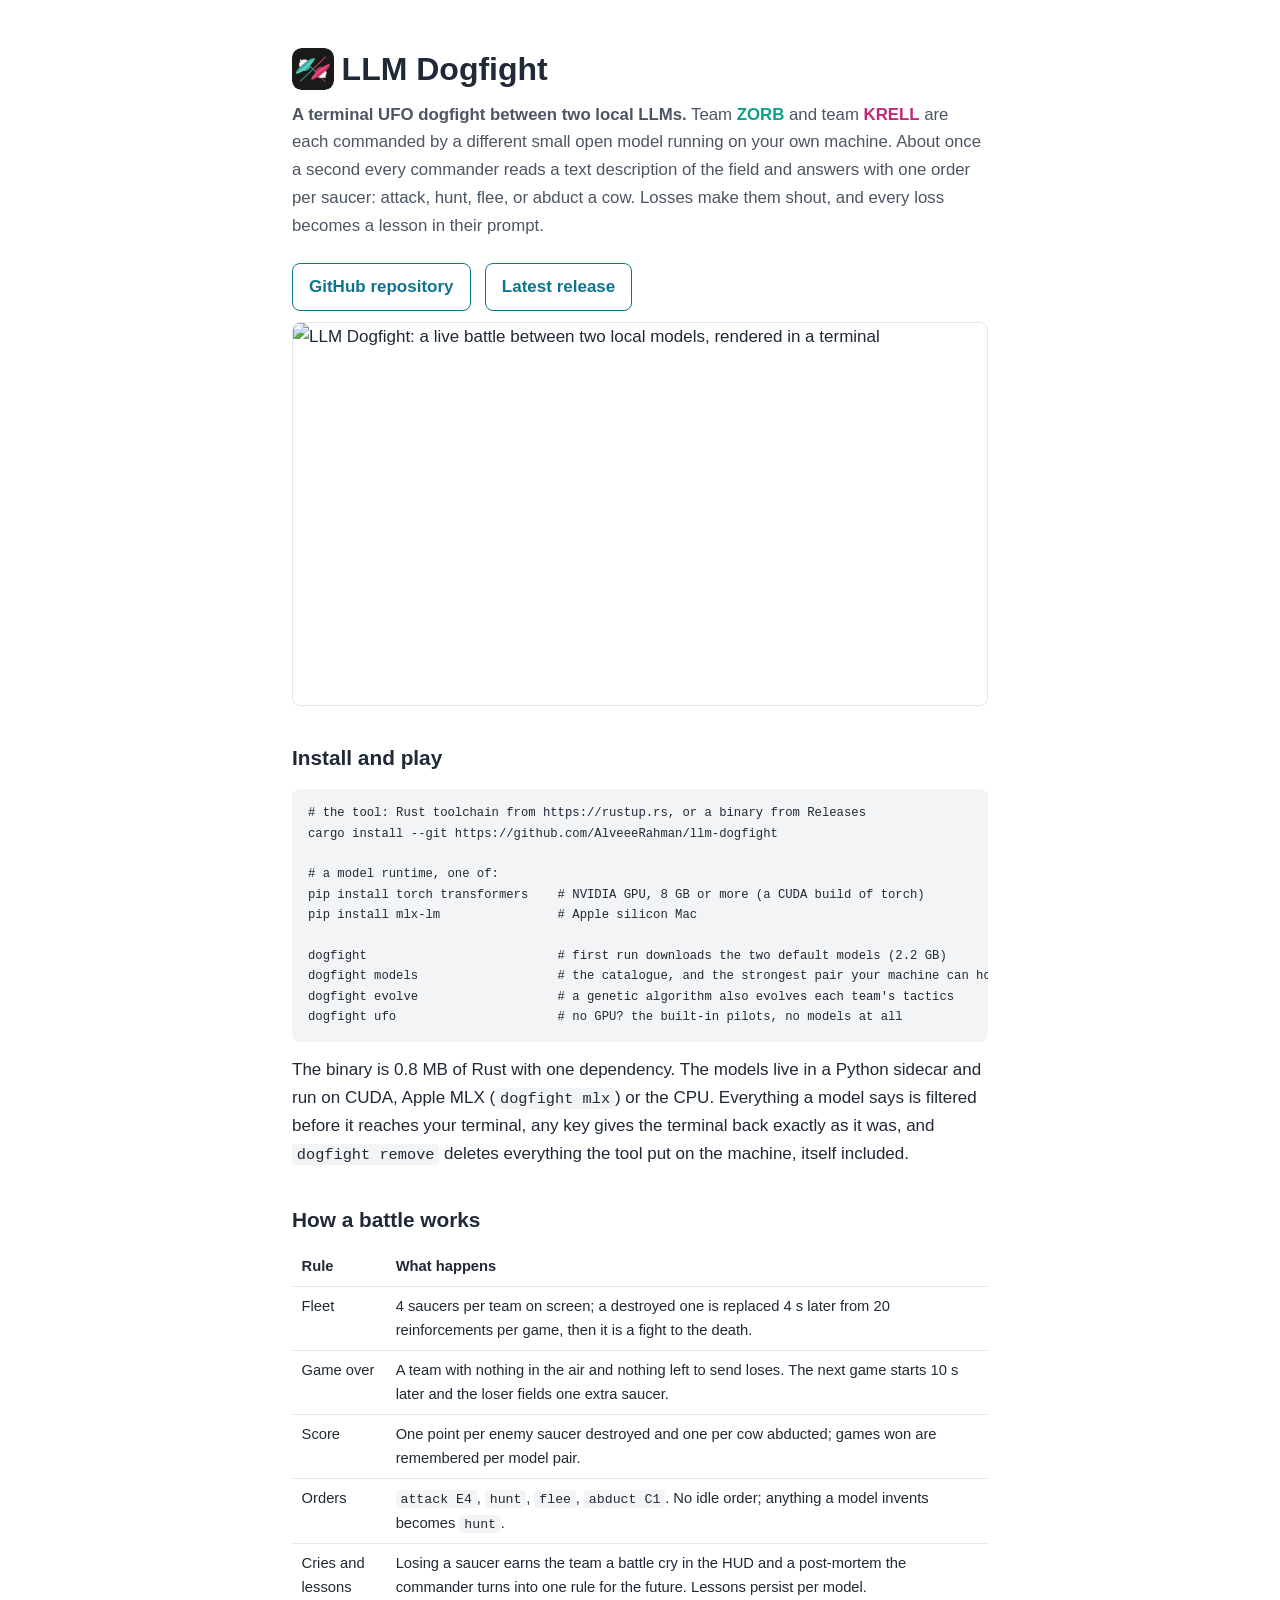
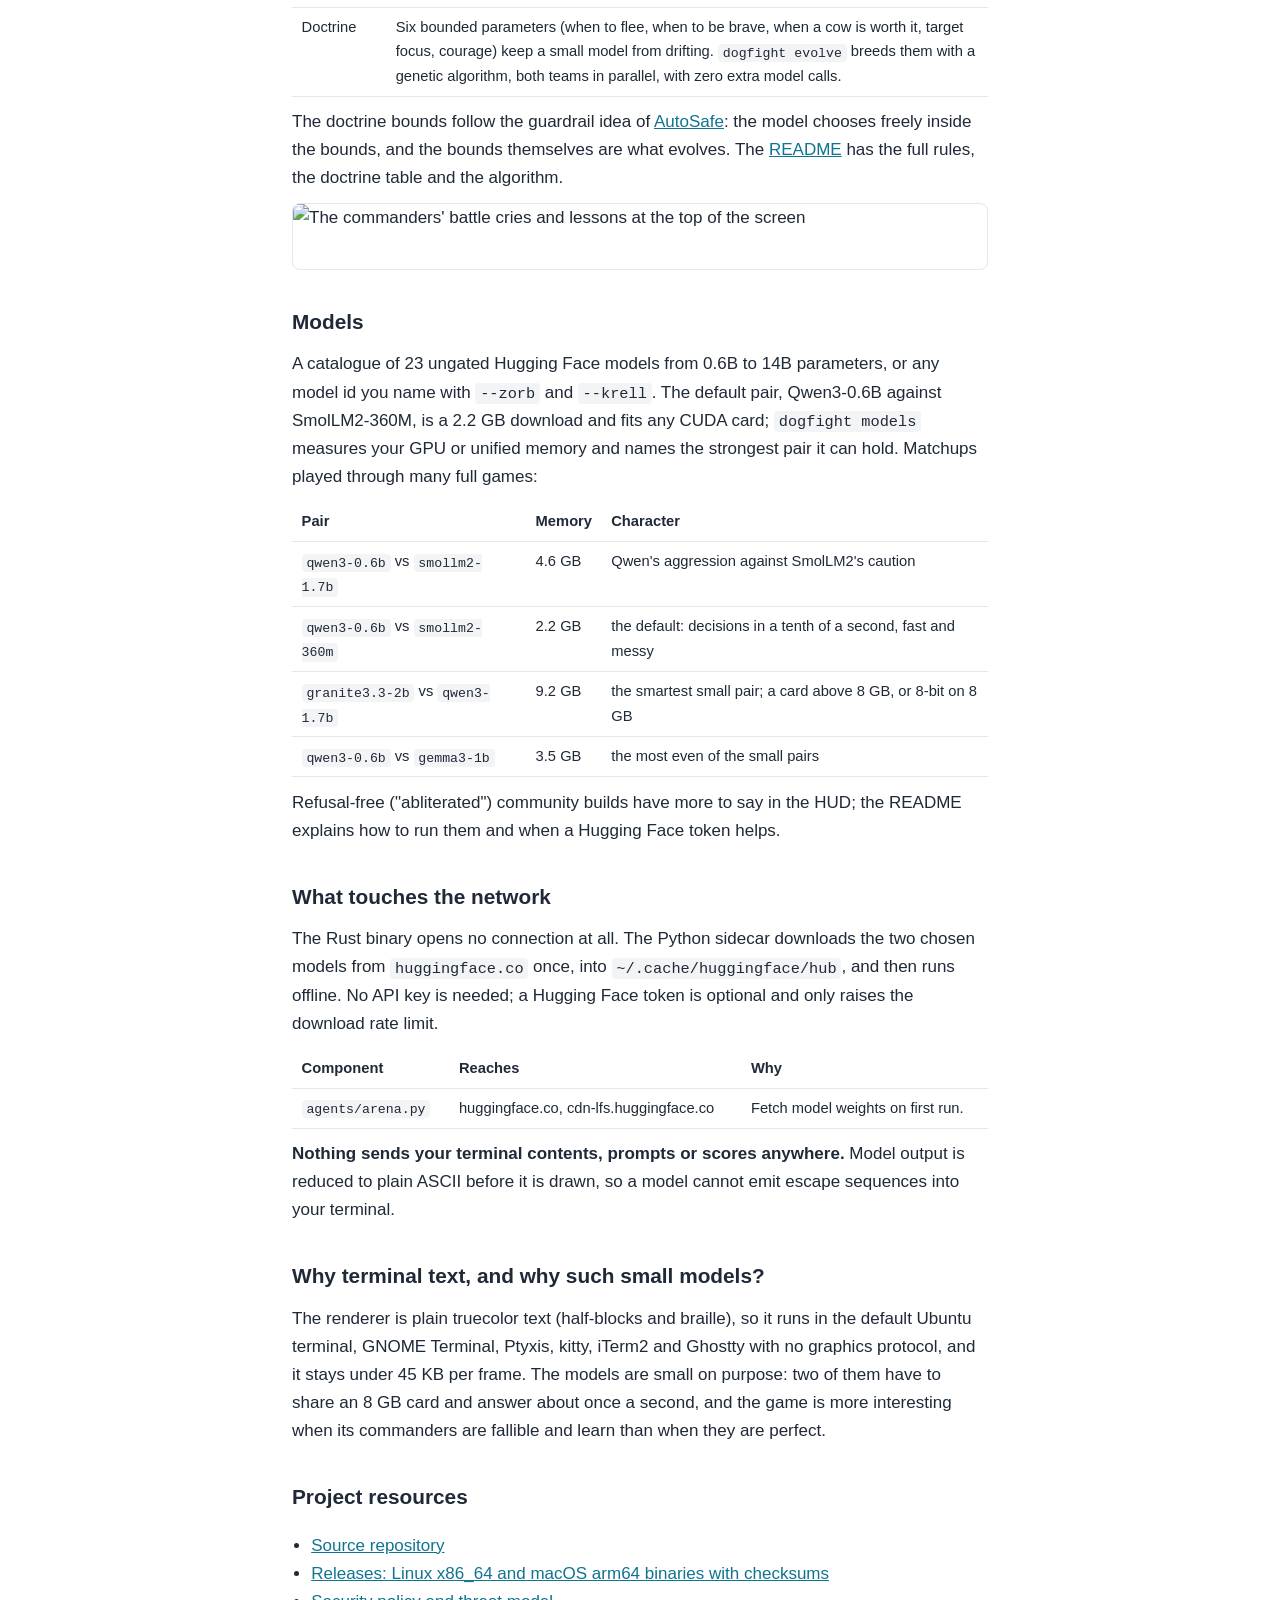
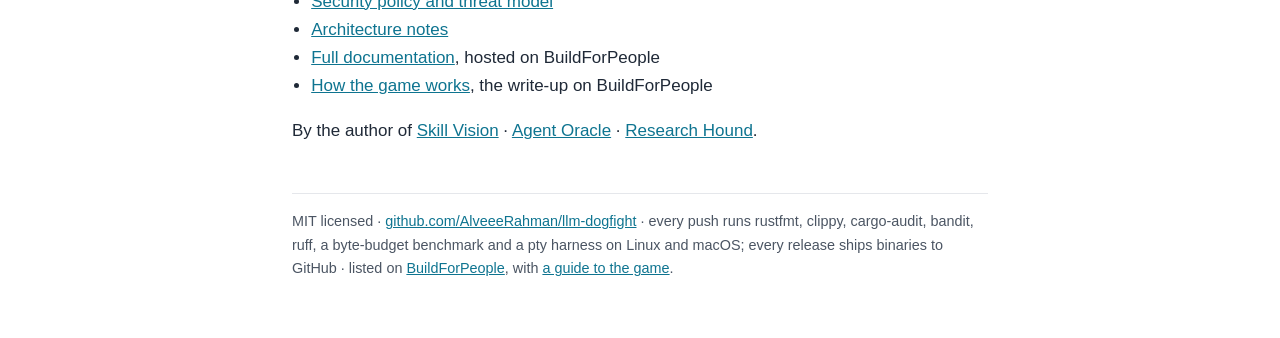
==== commit ce06bd50: "Link the landing page to the BuildForPeople docs and write-up Co-Authored-By: Claude Opus 5.5 <norep" ====
--- a/docs/index.html
+++ b/docs/index.html
@@ -135,6 +135,8 @@
     <li><a href="https://github.com/AlveeeRahman/llm-dogfight/releases">Releases: Linux x86_64 and macOS arm64 binaries with checksums</a></li>
     <li><a href="https://github.com/AlveeeRahman/llm-dogfight/blob/HEAD/SECURITY.md">Security policy and threat model</a></li>
     <li><a href="https://github.com/AlveeeRahman/llm-dogfight/blob/HEAD/docs/ARCHITECTURE.md">Architecture notes</a></li>
+    <li><a href="https://buildforpeople.dev/docs/llm-dogfight/">Full documentation</a>, hosted on BuildForPeople</li>
+    <li><a href="https://buildforpeople.dev/articles/llm-dogfight-local-llm-terminal-game">How the game works</a>, the write-up on BuildForPeople</li>
   </ul>
   <p>By the author of <a href="https://alveeerahman.github.io/skill-vision/">Skill Vision</a> · <a href="https://alveeerahman.github.io/agent-oracle/">Agent Oracle</a> · <a href="https://alveeerahman.github.io/research-hound/">Research Hound</a>.</p>
 
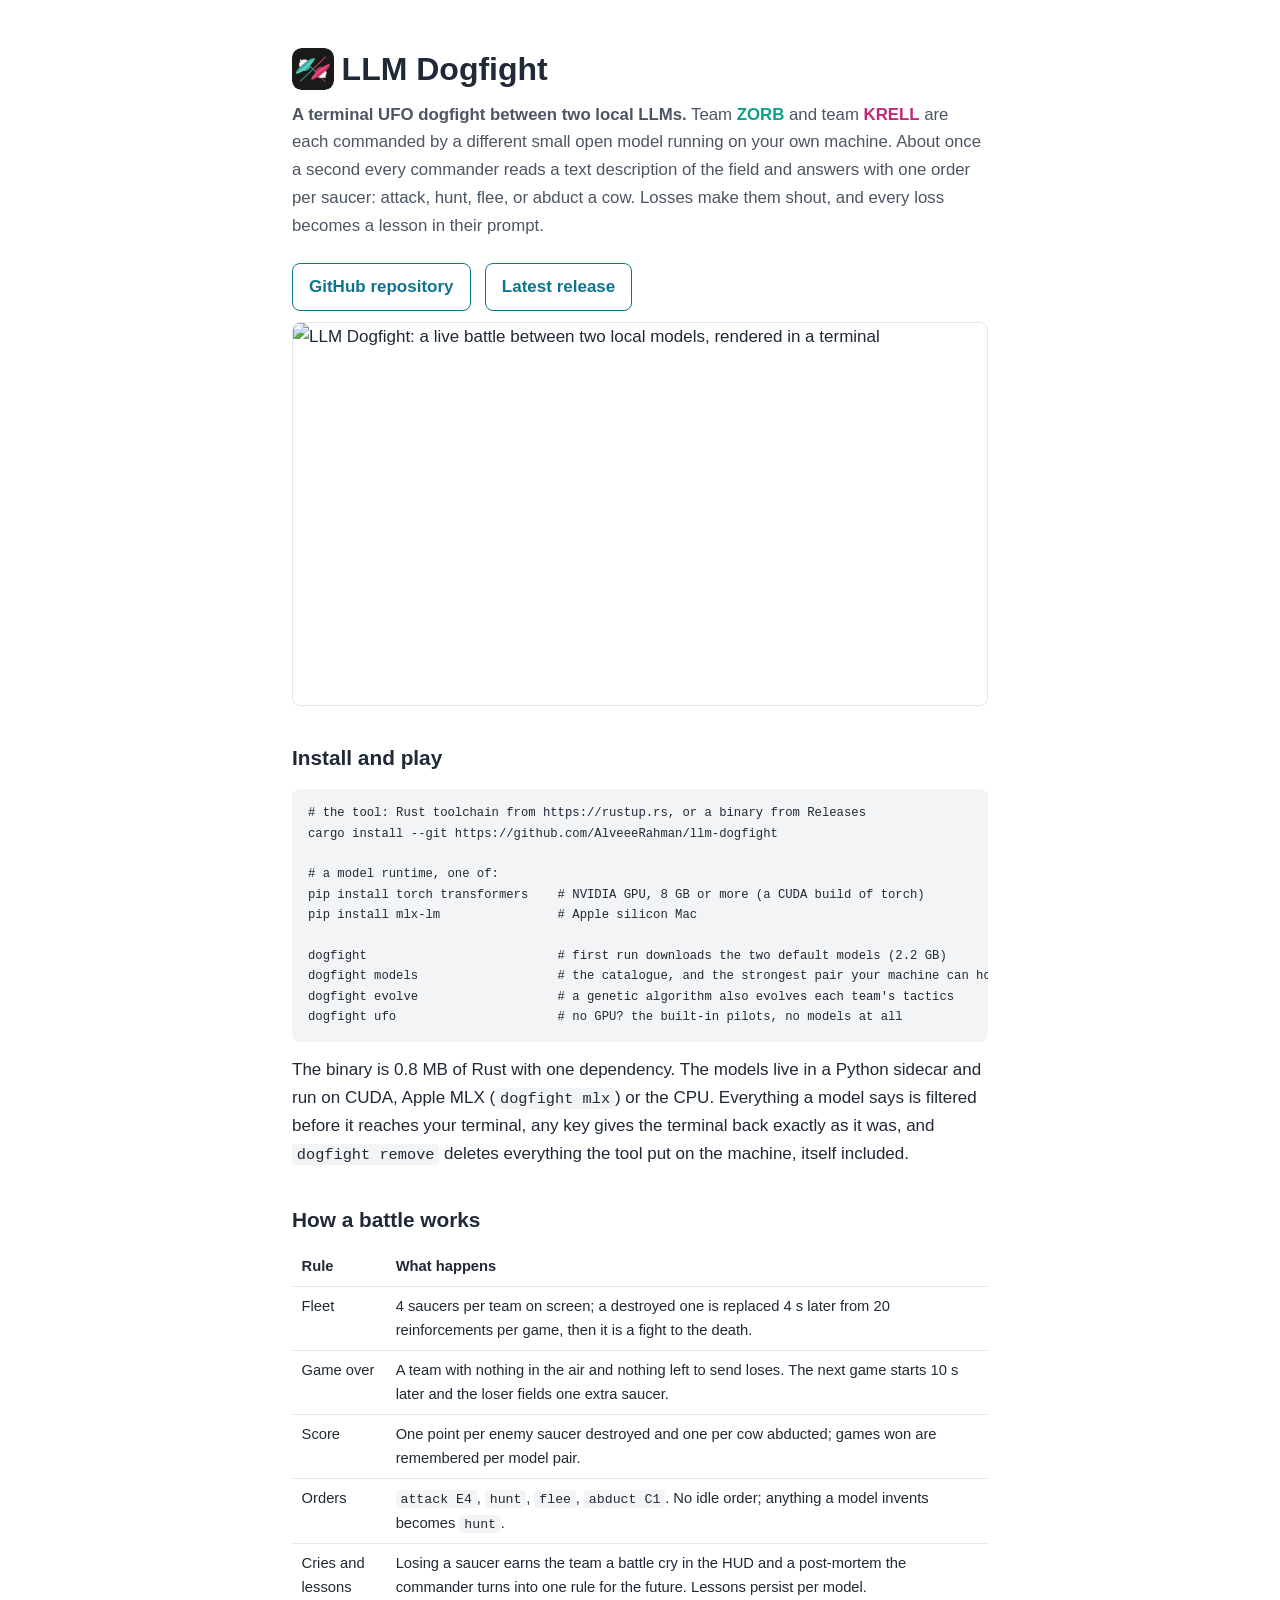
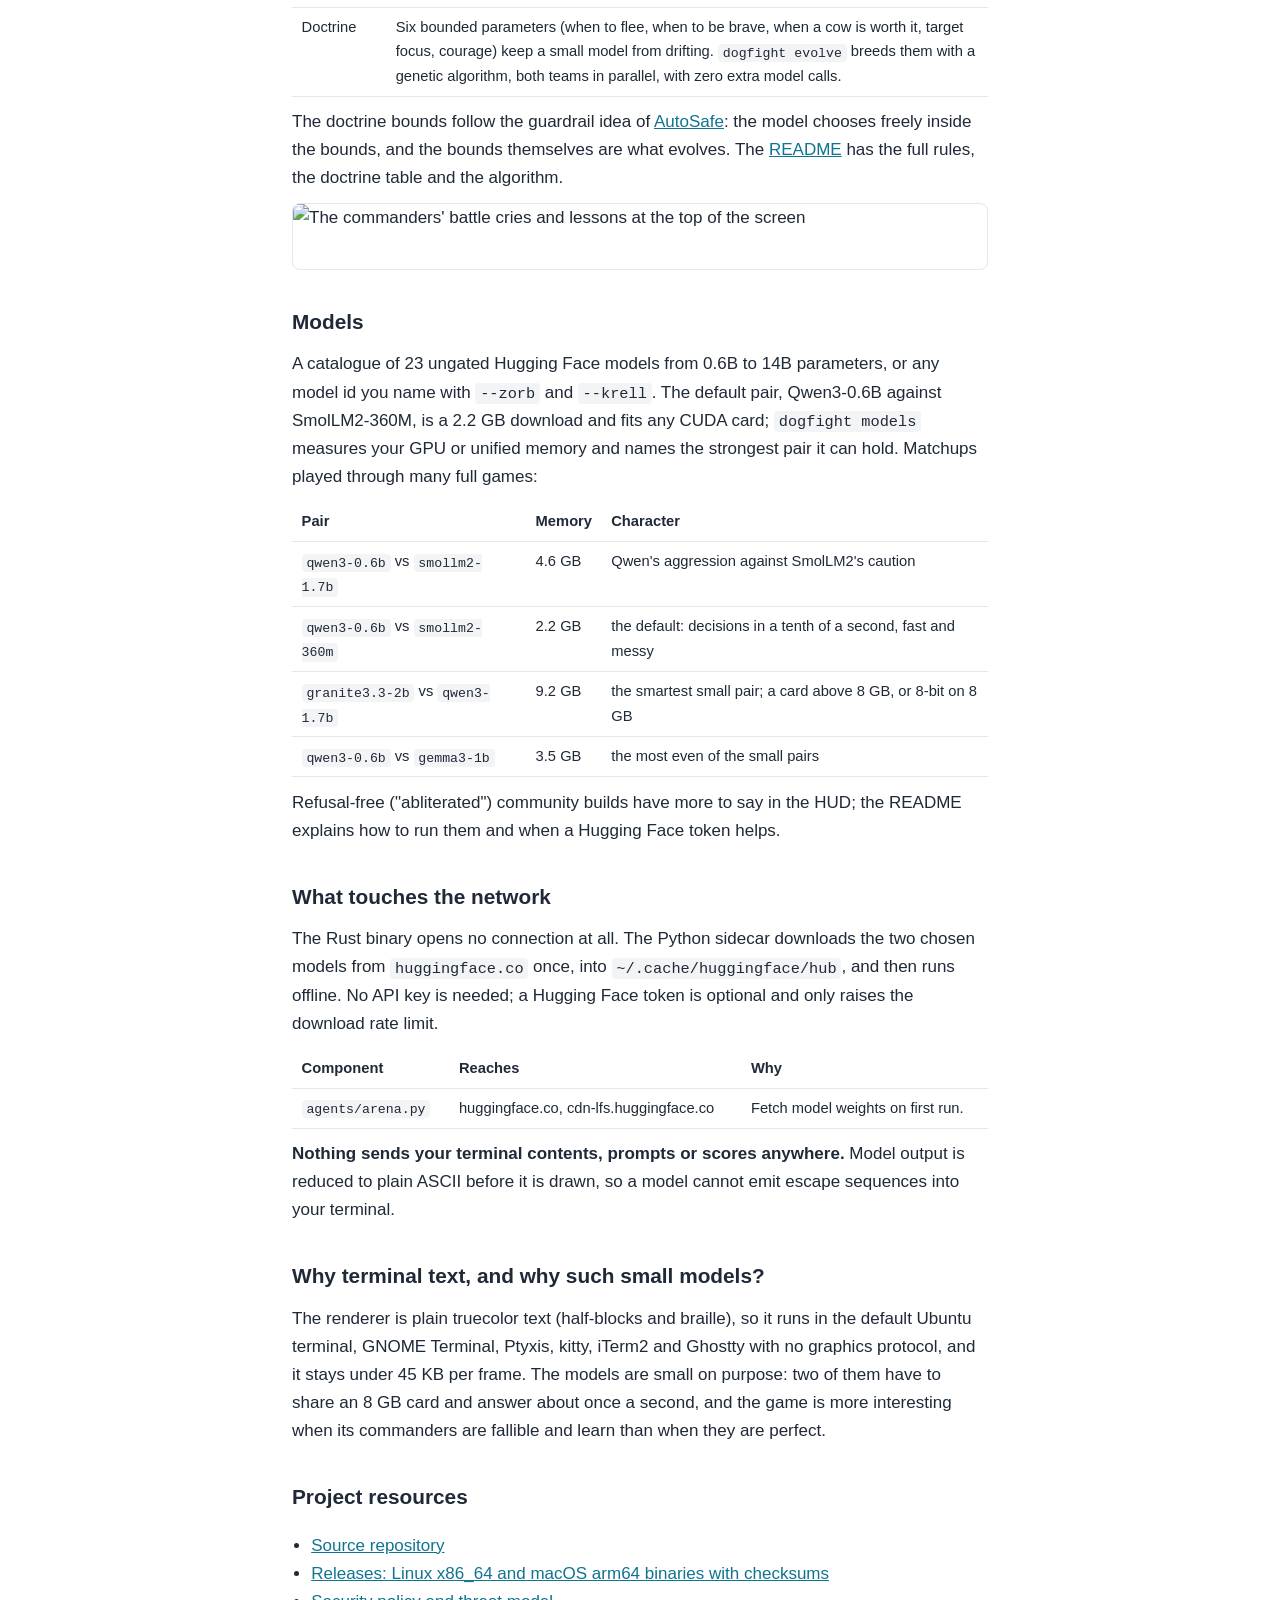
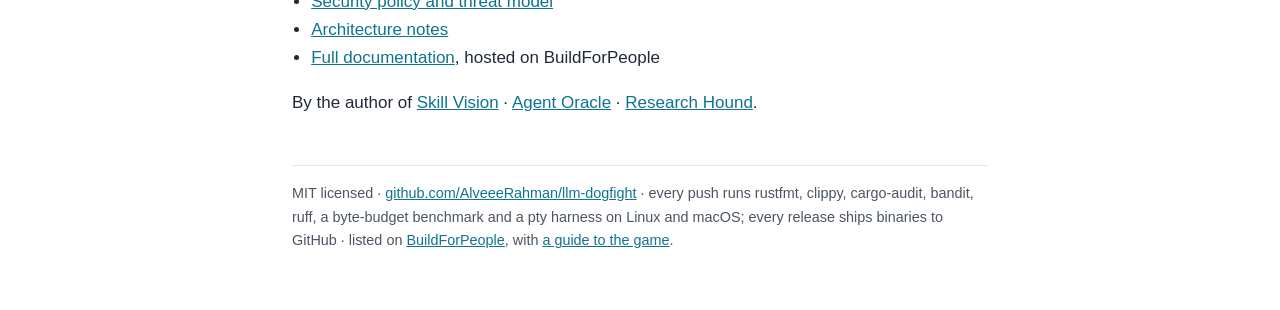
==== commit bb0e2a06: "Drop the write-up link the footer already has Co-Authored-By: Claude Opus 5.5 <noreply@anthropic.com" ====
--- a/docs/index.html
+++ b/docs/index.html
@@ -136,7 +136,6 @@
     <li><a href="https://github.com/AlveeeRahman/llm-dogfight/blob/HEAD/SECURITY.md">Security policy and threat model</a></li>
     <li><a href="https://github.com/AlveeeRahman/llm-dogfight/blob/HEAD/docs/ARCHITECTURE.md">Architecture notes</a></li>
     <li><a href="https://buildforpeople.dev/docs/llm-dogfight/">Full documentation</a>, hosted on BuildForPeople</li>
-    <li><a href="https://buildforpeople.dev/articles/llm-dogfight-local-llm-terminal-game">How the game works</a>, the write-up on BuildForPeople</li>
   </ul>
   <p>By the author of <a href="https://alveeerahman.github.io/skill-vision/">Skill Vision</a> · <a href="https://alveeerahman.github.io/agent-oracle/">Agent Oracle</a> · <a href="https://alveeerahman.github.io/research-hound/">Research Hound</a>.</p>
 
